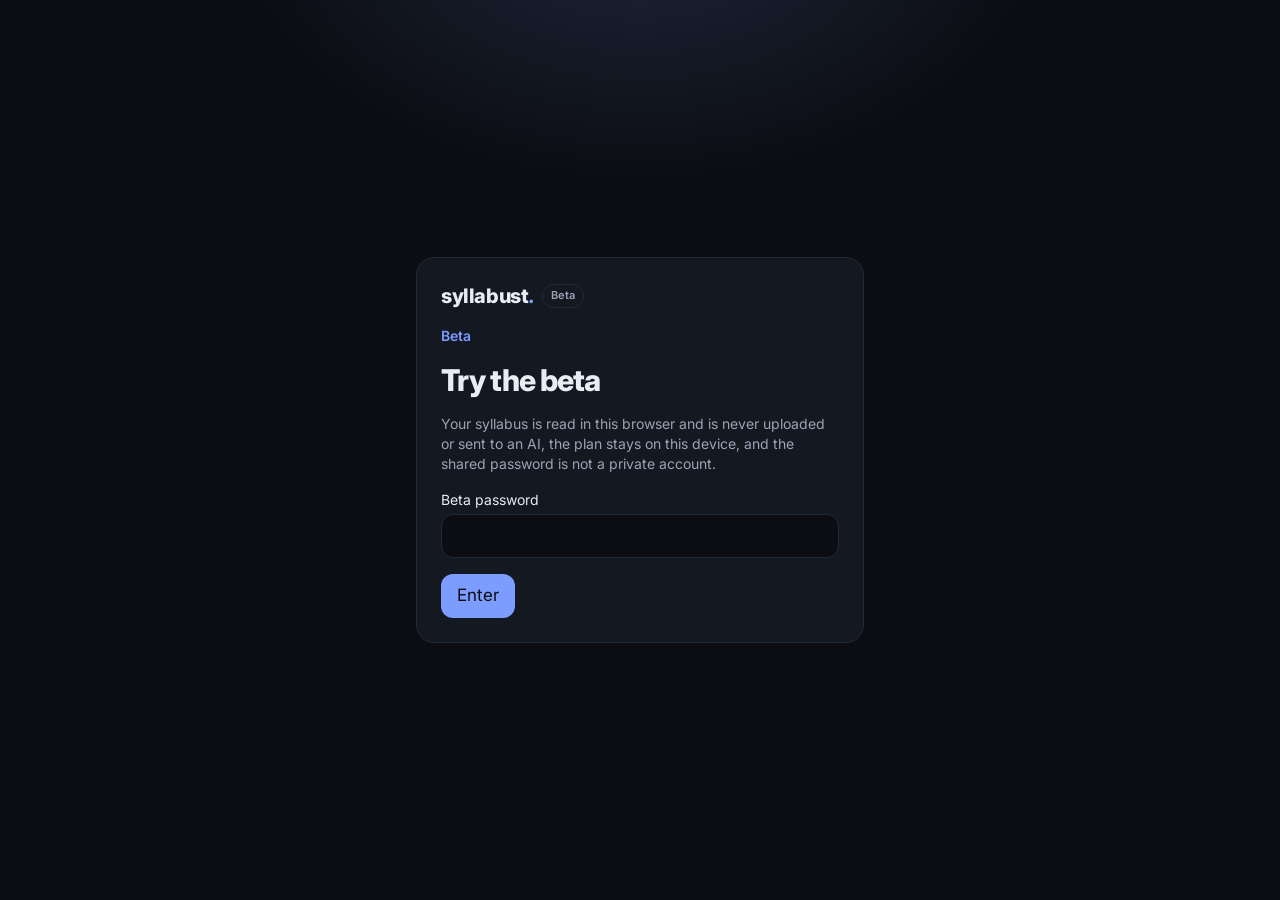
==== index.html @ 686ffa6e "Publish the Syllabust closed beta static site for GitHub Pages. Co-authored-by: harrison <dharrisons" ====
<!DOCTYPE html><!--3p3TOF_spomkf5GnfITdK--><html lang="en"><head><meta charSet="utf-8"/><meta name="viewport" content="width=device-width, initial-scale=1"/><link rel="stylesheet" href="/_next/static/css/a7d17fdd803b7502.css" data-precedence="next"/><link rel="preload" as="script" fetchPriority="low" href="/_next/static/chunks/webpack-6605fc8e4b605589.js"/><script src="/_next/static/chunks/4bd1b696-c023c6e3521b1417.js" async=""></script><script src="/_next/static/chunks/255-0e5ac6cd71b0e266.js" async=""></script><script src="/_next/static/chunks/main-app-c542208b38217857.js" async=""></script><script src="/_next/static/chunks/909-d71f32b4d3955097.js" async=""></script><script src="/_next/static/chunks/619-ba102abea3e3d0e4.js" async=""></script><script src="/_next/static/chunks/app/layout-72de3bd70be0d8cb.js" async=""></script><script src="/_next/static/chunks/382-ffe09037b978dadf.js" async=""></script><script src="/_next/static/chunks/app/page-4fd025b5a5038bbe.js" async=""></script><meta name="theme-color" content="#0b0d12"/><title>Syllabust</title><meta name="description" content="Your syllabus, without the overwhelm. Deadlines, study blocks, and office hours in one calm calendar."/><meta name="application-name" content="Syllabust"/><link rel="manifest" href="/manifest.webmanifest"/><meta name="robots" content="noindex, nofollow"/><meta name="mobile-web-app-capable" content="yes"/><meta name="apple-mobile-web-app-title" content="Syllabust"/><meta name="apple-mobile-web-app-status-bar-style" content="black-translucent"/><link rel="icon" href="/favicon.svg"/><link rel="apple-touch-icon" href="/icon-192.png"/><script src="/_next/static/chunks/polyfills-42372ed130431b0a.js" noModule=""></script></head><body class="antialiased"><div hidden=""><!--$--><!--/$--></div><div class="wrap py-16 text-muted">Loading…</div><script src="/_next/static/chunks/webpack-6605fc8e4b605589.js" id="_R_" async=""></script><script>(self.__next_f=self.__next_f||[]).push([0])</script><script>self.__next_f.push([1,"1:\"$Sreact.fragment\"\n2:I[7908,[\"909\",\"static/chunks/909-d71f32b4d3955097.js\",\"619\",\"static/chunks/619-ba102abea3e3d0e4.js\",\"177\",\"static/chunks/app/layout-72de3bd70be0d8cb.js\"],\"Gate\"]\n3:I[4348,[\"909\",\"static/chunks/909-d71f32b4d3955097.js\",\"619\",\"static/chunks/619-ba102abea3e3d0e4.js\",\"177\",\"static/chunks/app/layout-72de3bd70be0d8cb.js\"],\"Shell\"]\n4:I[9766,[],\"\"]\n5:I[8924,[],\"\"]\n6:I[717,[\"909\",\"static/chunks/909-d71f32b4d3955097.js\",\"619\",\"static/chunks/619-ba102abea3e3d0e4.js\",\"177\",\"static/chunks/app/layout-72de3bd70be0d8cb.js\"],\"ServiceWorker\"]\n7:I[1959,[],\"ClientPageRoot\"]\n8:I[9547,[\"909\",\"static/chunks/909-d71f32b4d3955097.js\",\"619\",\"static/chunks/619-ba102abea3e3d0e4.js\",\"382\",\"static/chunks/382-ffe09037b978dadf.js\",\"974\",\"static/chunks/app/page-4fd025b5a5038bbe.js\"],\"default\"]\nb:I[4431,[],\"OutletBoundary\"]\nd:I[5278,[],\"AsyncMetadataOutlet\"]\nf:I[4431,[],\"ViewportBoundary\"]\n11:I[4431,[],\"MetadataBoundary\"]\n12:\"$Sreact.suspense\"\n14:I[7150,[],\"\"]\n:HL[\"/_next/static/css/a7d17fdd803b7502.css\",\"style\"]\n"])</script><script>self.__next_f.push([1,"0:{\"P\":null,\"b\":\"3p3TOF-spomkf5GnfITdK\",\"p\":\"\",\"c\":[\"\",\"\"],\"i\":false,\"f\":[[[\"\",{\"children\":[\"__PAGE__\",{}]},\"$undefined\",\"$undefined\",true],[\"\",[\"$\",\"$1\",\"c\",{\"children\":[[[\"$\",\"link\",\"0\",{\"rel\":\"stylesheet\",\"href\":\"/_next/static/css/a7d17fdd803b7502.css\",\"precedence\":\"next\",\"crossOrigin\":\"$undefined\",\"nonce\":\"$undefined\"}]],[\"$\",\"html\",null,{\"lang\":\"en\",\"children\":[\"$\",\"body\",null,{\"className\":\"antialiased\",\"children\":[[\"$\",\"$L2\",null,{\"children\":[\"$\",\"$L3\",null,{\"children\":[\"$\",\"$L4\",null,{\"parallelRouterKey\":\"children\",\"error\":\"$undefined\",\"errorStyles\":\"$undefined\",\"errorScripts\":\"$undefined\",\"template\":[\"$\",\"$L5\",null,{}],\"templateStyles\":\"$undefined\",\"templateScripts\":\"$undefined\",\"notFound\":[[[\"$\",\"title\",null,{\"children\":\"404: This page could not be found.\"}],[\"$\",\"div\",null,{\"style\":{\"fontFamily\":\"system-ui,\\\"Segoe UI\\\",Roboto,Helvetica,Arial,sans-serif,\\\"Apple Color Emoji\\\",\\\"Segoe UI Emoji\\\"\",\"height\":\"100vh\",\"textAlign\":\"center\",\"display\":\"flex\",\"flexDirection\":\"column\",\"alignItems\":\"center\",\"justifyContent\":\"center\"},\"children\":[\"$\",\"div\",null,{\"children\":[[\"$\",\"style\",null,{\"dangerouslySetInnerHTML\":{\"__html\":\"body{color:#000;background:#fff;margin:0}.next-error-h1{border-right:1px solid rgba(0,0,0,.3)}@media (prefers-color-scheme:dark){body{color:#fff;background:#000}.next-error-h1{border-right:1px solid rgba(255,255,255,.3)}}\"}}],[\"$\",\"h1\",null,{\"className\":\"next-error-h1\",\"style\":{\"display\":\"inline-block\",\"margin\":\"0 20px 0 0\",\"padding\":\"0 23px 0 0\",\"fontSize\":24,\"fontWeight\":500,\"verticalAlign\":\"top\",\"lineHeight\":\"49px\"},\"children\":404}],[\"$\",\"div\",null,{\"style\":{\"display\":\"inline-block\"},\"children\":[\"$\",\"h2\",null,{\"style\":{\"fontSize\":14,\"fontWeight\":400,\"lineHeight\":\"49px\",\"margin\":0},\"children\":\"This page could not be found.\"}]}]]}]}]],[]],\"forbidden\":\"$undefined\",\"unauthorized\":\"$undefined\"}]}]}],[\"$\",\"$L6\",null,{}]]}]}]]}],{\"children\":[\"__PAGE__\",[\"$\",\"$1\",\"c\",{\"children\":[[\"$\",\"$L7\",null,{\"Component\":\"$8\",\"searchParams\":{},\"params\":{},\"promises\":[\"$@9\",\"$@a\"]}],null,[\"$\",\"$Lb\",null,{\"children\":[\"$Lc\",[\"$\",\"$Ld\",null,{\"promise\":\"$@e\"}]]}]]}],{},null,false]},null,false],[\"$\",\"$1\",\"h\",{\"children\":[null,[[\"$\",\"$Lf\",null,{\"children\":\"$L10\"}],null],[\"$\",\"$L11\",null,{\"children\":[\"$\",\"div\",null,{\"hidden\":true,\"children\":[\"$\",\"$12\",null,{\"fallback\":null,\"children\":\"$L13\"}]}]}]]}],false]],\"m\":\"$undefined\",\"G\":[\"$14\",[]],\"s\":false,\"S\":true}\n"])</script><script>self.__next_f.push([1,"9:{}\na:\"$0:f:0:1:2:children:1:props:children:0:props:params\"\n"])</script><script>self.__next_f.push([1,"10:[[\"$\",\"meta\",\"0\",{\"charSet\":\"utf-8\"}],[\"$\",\"meta\",\"1\",{\"name\":\"viewport\",\"content\":\"width=device-width, initial-scale=1\"}],[\"$\",\"meta\",\"2\",{\"name\":\"theme-color\",\"content\":\"#0b0d12\"}]]\nc:null\n"])</script><script>self.__next_f.push([1,"15:I[622,[],\"IconMark\"]\n"])</script><script>self.__next_f.push([1,"e:{\"metadata\":[[\"$\",\"title\",\"0\",{\"children\":\"Syllabust\"}],[\"$\",\"meta\",\"1\",{\"name\":\"description\",\"content\":\"Your syllabus, without the overwhelm. Deadlines, study blocks, and office hours in one calm calendar.\"}],[\"$\",\"meta\",\"2\",{\"name\":\"application-name\",\"content\":\"Syllabust\"}],[\"$\",\"link\",\"3\",{\"rel\":\"manifest\",\"href\":\"/manifest.webmanifest\",\"crossOrigin\":\"$undefined\"}],[\"$\",\"meta\",\"4\",{\"name\":\"robots\",\"content\":\"noindex, nofollow\"}],[\"$\",\"meta\",\"5\",{\"name\":\"mobile-web-app-capable\",\"content\":\"yes\"}],[\"$\",\"meta\",\"6\",{\"name\":\"apple-mobile-web-app-title\",\"content\":\"Syllabust\"}],[\"$\",\"meta\",\"7\",{\"name\":\"apple-mobile-web-app-status-bar-style\",\"content\":\"black-translucent\"}],[\"$\",\"link\",\"8\",{\"rel\":\"icon\",\"href\":\"/favicon.svg\"}],[\"$\",\"link\",\"9\",{\"rel\":\"apple-touch-icon\",\"href\":\"/icon-192.png\"}],[\"$\",\"$L15\",\"10\",{}]],\"error\":null,\"digest\":\"$undefined\"}\n"])</script><script>self.__next_f.push([1,"13:\"$e:metadata\"\n"])</script></body></html>
---- _next/static/css/a7d17fdd803b7502.css ----
/*! tailwindcss v4.3.5 | MIT License | https://tailwindcss.com */@import "https://fonts.googleapis.com/css2?family=Inter:wght@400;500;600;700;800&display=swap";@layer properties{@supports (((-webkit-hyphens:none)) and (not (margin-trim:block))) or ((-moz-orient:inline) and (not (color:rgb(from red r g b)))){*,::backdrop,:after,:before{--tw-translate-x:0;--tw-translate-y:0;--tw-translate-z:0;--tw-rotate-x:initial;--tw-rotate-y:initial;--tw-rotate-z:initial;--tw-skew-x:initial;--tw-skew-y:initial;--tw-space-y-reverse:0;--tw-border-style:solid;--tw-leading:initial;--tw-font-weight:initial;--tw-tracking:initial;--tw-shadow:0 0 #0000;--tw-shadow-color:initial;--tw-shadow-alpha:100%;--tw-inset-shadow:0 0 #0000;--tw-inset-shadow-color:initial;--tw-inset-shadow-alpha:100%;--tw-ring-color:initial;--tw-ring-shadow:0 0 #0000;--tw-inset-ring-color:initial;--tw-inset-ring-shadow:0 0 #0000;--tw-ring-inset:initial;--tw-ring-offset-width:0px;--tw-ring-offset-color:#fff;--tw-ring-offset-shadow:0 0 #0000;--tw-outline-style:solid;--tw-backdrop-blur:initial;--tw-backdrop-brightness:initial;--tw-backdrop-contrast:initial;--tw-backdrop-grayscale:initial;--tw-backdrop-hue-rotate:initial;--tw-backdrop-invert:initial;--tw-backdrop-opacity:initial;--tw-backdrop-saturate:initial;--tw-backdrop-sepia:initial}}}@layer theme{:host,:root{--font-sans:Inter,system-ui,sans-serif;--font-mono:ui-monospace,SFMono-Regular,Menlo,Monaco,Consolas,"Liberation Mono","Courier New",monospace;--color-red-200:oklch(88.5% .062 18.334);--color-red-300:oklch(80.8% .114 19.571);--color-black:#000;--color-white:#fff;--spacing:.25rem;--container-md:28rem;--container-xl:36rem;--text-xs:.75rem;--text-xs--line-height:calc(1 / .75);--text-sm:.875rem;--text-sm--line-height:calc(1.25 / .875);--text-base:1rem;--text-base--line-height:calc(1.5 / 1);--text-lg:1.125rem;--text-lg--line-height:calc(1.75 / 1.125);--text-xl:1.25rem;--text-xl--line-height:calc(1.75 / 1.25);--text-2xl:1.5rem;--text-2xl--line-height:calc(2 / 1.5);--text-3xl:1.875rem;--text-3xl--line-height:calc(2.25 / 1.875);--font-weight-medium:500;--font-weight-semibold:600;--font-weight-bold:700;--font-weight-extrabold:800;--tracking-tight:-.025em;--tracking-wide:.025em;--leading-tight:1.25;--radius-md:.375rem;--radius-lg:.5rem;--radius-xl:.75rem;--default-transition-duration:.15s;--default-transition-timing-function:cubic-bezier(.4,0,.2,1);--default-font-family:var(--font-sans);--default-mono-font-family:var(--font-mono);--color-bg:#0b0d12;--color-panel:#141821;--color-line:#232a36;--color-foreground:#e8ecf3;--color-muted:#9aa4b5;--color-accent:#7c9cff;--color-accent-hover:#97b0ff;--color-light:#f6f7fb;--color-ink:#111}}@layer base{*,::backdrop,:after,:before{box-sizing:border-box;border:0 solid;margin:0;padding:0}::file-selector-button{box-sizing:border-box;border:0 solid;margin:0;padding:0}:host,html{-webkit-text-size-adjust:100%;tab-size:4;line-height:1.5;font-family:var(--default-font-family,-apple-system,BlinkMacSystemFont,"Segoe UI",Roboto,"Helvetica Neue","Noto Sans",Arial,sans-serif,"Apple Color Emoji","Segoe UI Emoji","Segoe UI Symbol","Noto Color Emoji");font-feature-settings:var(--default-font-feature-settings,normal);font-variation-settings:var(--default-font-variation-settings,normal);-webkit-tap-highlight-color:transparent}hr{height:0;color:inherit;border-top-width:1px}abbr:where([title]){-webkit-text-decoration:underline dotted;text-decoration:underline dotted}h1,h2,h3,h4,h5,h6{font-size:inherit;font-weight:inherit}a{-webkit-text-decoration:inherit;text-decoration:inherit}b,strong{font-weight:bolder}code,kbd,pre,samp{font-family:var(--default-mono-font-family,ui-monospace,SFMono-Regular,Menlo,Monaco,Consolas,"Liberation Mono","Courier New",monospace);font-feature-settings:var(--default-mono-font-feature-settings,normal);font-variation-settings:var(--default-mono-font-variation-settings,normal);font-size:1em}small{font-size:80%}sub,sup{vertical-align:baseline;font-size:75%;line-height:0;position:relative}sub{bottom:-.25em}sup{top:-.5em}table{text-indent:0;border-color:inherit;border-collapse:collapse}:-moz-focusring:where(:not(iframe)){outline:auto}progress{vertical-align:baseline}summary{display:list-item}menu,ol,ul{list-style:none}audio,canvas,embed,iframe,img,object,svg,video{vertical-align:middle;display:block}img,video{max-width:100%;height:auto}button,input,optgroup,select,textarea{font:inherit;font-feature-settings:inherit;font-variation-settings:inherit;letter-spacing:inherit;color:inherit;opacity:1;background-color:#0000;border-radius:0}::file-selector-button{font:inherit;font-feature-settings:inherit;font-variation-settings:inherit;letter-spacing:inherit;color:inherit;opacity:1;background-color:#0000;border-radius:0}:where(select:is([multiple],[size])) optgroup{font-weight:bolder}:where(select:is([multiple],[size])) optgroup option{padding-inline-start:20px}::file-selector-button{margin-inline-end:4px}::placeholder{opacity:1}@supports (not ((-webkit-appearance:-apple-pay-button))) or (contain-intrinsic-size:1px){::placeholder{color:currentColor}@supports (color:color-mix(in lab,red,red)){::placeholder{color:color-mix(in oklab,currentcolor 50%,transparent)}}}textarea{resize:vertical}::-webkit-search-decoration{-webkit-appearance:none}::-webkit-date-and-time-value{min-height:1lh;text-align:inherit}::-webkit-datetime-edit{display:inline-flex}::-webkit-datetime-edit-fields-wrapper{padding:0}::-webkit-datetime-edit,::-webkit-datetime-edit-year-field{padding-block:0}::-webkit-datetime-edit-day-field,::-webkit-datetime-edit-month-field{padding-block:0}::-webkit-datetime-edit-hour-field,::-webkit-datetime-edit-minute-field{padding-block:0}::-webkit-datetime-edit-millisecond-field,::-webkit-datetime-edit-second-field{padding-block:0}::-webkit-datetime-edit-meridiem-field{padding-block:0}::-webkit-calendar-picker-indicator{line-height:1}:-moz-ui-invalid{box-shadow:none}button,input:where([type=button],[type=reset],[type=submit]){appearance:button}::file-selector-button{appearance:button}::-webkit-inner-spin-button,::-webkit-outer-spin-button{height:auto}[hidden]:where(:not([hidden=until-found])){display:none!important}body>*{z-index:1;position:relative}a{color:inherit}}@layer components;@layer utilities{.pointer-events-none{pointer-events:none}.sr-only{clip-path:inset(50%);white-space:nowrap;border-width:0;width:1px;height:1px;margin:-1px;padding:0;overflow:hidden}.absolute,.sr-only{position:absolute}.fixed{position:fixed}.relative{position:relative}.inset-0{inset:0}.inset-x-0{inset-inline:0}.inset-x-1{inset-inline:var(--spacing)}.top-1\/2{top:50%}.bottom-0{bottom:0}.left-1\/2{left:50%}.z-30{z-index:30}.z-40{z-index:40}.z-50{z-index:50}.mx-auto{margin-inline:auto}.mt-1{margin-top:var(--spacing)}.mt-2{margin-top:calc(var(--spacing) * 2)}.mt-3{margin-top:calc(var(--spacing) * 3)}.mt-4{margin-top:calc(var(--spacing) * 4)}.mt-5{margin-top:calc(var(--spacing) * 5)}.mt-8{margin-top:calc(var(--spacing) * 8)}.mt-14{margin-top:calc(var(--spacing) * 14)}.mb-1{margin-bottom:var(--spacing)}.mb-1\.5{margin-bottom:calc(var(--spacing) * 1.5)}.mb-3{margin-bottom:calc(var(--spacing) * 3)}.mb-6{margin-bottom:calc(var(--spacing) * 6)}.ml-auto{margin-left:auto}.block{display:block}.contents{display:contents}.flex{display:flex}.grid{display:grid}.hidden{display:none}.inline-block{display:inline-block}.inline-flex{display:inline-flex}.table{display:table}.h-1\.5{height:calc(var(--spacing) * 1.5)}.h-2\.5{height:calc(var(--spacing) * 2.5)}.h-5{height:calc(var(--spacing) * 5)}.h-6{height:calc(var(--spacing) * 6)}.h-9{height:calc(var(--spacing) * 9)}.h-10{height:calc(var(--spacing) * 10)}.h-11{height:calc(var(--spacing) * 11)}.h-12{height:calc(var(--spacing) * 12)}.h-64{height:calc(var(--spacing) * 64)}.min-h-16{min-height:calc(var(--spacing) * 16)}.min-h-28{min-height:calc(var(--spacing) * 28)}.min-h-screen{min-height:100vh}.w-1\.5{width:calc(var(--spacing) * 1.5)}.w-2\.5{width:calc(var(--spacing) * 2.5)}.w-5{width:calc(var(--spacing) * 5)}.w-10{width:calc(var(--spacing) * 10)}.w-11{width:calc(var(--spacing) * 11)}.w-\[min\(520px\,calc\(100\%-32px\)\)\]{width:min(520px,100% - 32px)}.w-full{width:100%}.max-w-\[620px\]{max-width:620px}.max-w-\[820px\]{max-width:820px}.max-w-md{max-width:var(--container-md)}.max-w-xl{max-width:var(--container-xl)}.min-w-0{min-width:0}.min-w-36{min-width:calc(var(--spacing) * 36)}.min-w-\[140px\]{min-width:140px}.min-w-\[150px\]{min-width:150px}.flex-1{flex:1}.shrink-0{flex-shrink:0}.-translate-x-1\/2{--tw-translate-x:calc(calc(1 / 2 * 100%) * -1)}.-translate-x-1\/2,.translate-x-0\.5{translate:var(--tw-translate-x) var(--tw-translate-y)}.translate-x-0\.5{--tw-translate-x:calc(var(--spacing) * .5)}.-translate-y-1\/2{--tw-translate-y:calc(calc(1 / 2 * 100%) * -1);translate:var(--tw-translate-x) var(--tw-translate-y)}.transform{transform:var(--tw-rotate-x, ) var(--tw-rotate-y, ) var(--tw-rotate-z, ) var(--tw-skew-x, ) var(--tw-skew-y, )}.cursor-pointer{cursor:pointer}.list-disc{list-style-type:disc}.grid-cols-2{grid-template-columns:repeat(2,minmax(0,1fr))}.grid-cols-4{grid-template-columns:repeat(4,minmax(0,1fr))}.grid-cols-7{grid-template-columns:repeat(7,minmax(0,1fr))}.flex-col{flex-direction:column}.flex-wrap{flex-wrap:wrap}.items-center{align-items:center}.items-end{align-items:flex-end}.items-start{align-items:flex-start}.justify-between{justify-content:space-between}.justify-center{justify-content:center}.gap-1{gap:var(--spacing)}.gap-1\.5{gap:calc(var(--spacing) * 1.5)}.gap-2{gap:calc(var(--spacing) * 2)}.gap-3{gap:calc(var(--spacing) * 3)}.gap-4{gap:calc(var(--spacing) * 4)}.gap-6{gap:calc(var(--spacing) * 6)}:where(.space-y-1>:not(:last-child)){--tw-space-y-reverse:0;margin-block-start:calc(var(--spacing) * var(--tw-space-y-reverse));margin-block-end:calc(var(--spacing) * calc(1 - var(--tw-space-y-reverse)))}:where(.space-y-2>:not(:last-child)){--tw-space-y-reverse:0;margin-block-start:calc(calc(var(--spacing) * 2) * var(--tw-space-y-reverse));margin-block-end:calc(calc(var(--spacing) * 2) * calc(1 - var(--tw-space-y-reverse)))}:where(.space-y-3>:not(:last-child)){--tw-space-y-reverse:0;margin-block-start:calc(calc(var(--spacing) * 3) * var(--tw-space-y-reverse));margin-block-end:calc(calc(var(--spacing) * 3) * calc(1 - var(--tw-space-y-reverse)))}:where(.space-y-4>:not(:last-child)){--tw-space-y-reverse:0;margin-block-start:calc(calc(var(--spacing) * 4) * var(--tw-space-y-reverse));margin-block-end:calc(calc(var(--spacing) * 4) * calc(1 - var(--tw-space-y-reverse)))}:where(.space-y-5>:not(:last-child)){--tw-space-y-reverse:0;margin-block-start:calc(calc(var(--spacing) * 5) * var(--tw-space-y-reverse));margin-block-end:calc(calc(var(--spacing) * 5) * calc(1 - var(--tw-space-y-reverse)))}.truncate{text-overflow:ellipsis;white-space:nowrap}.overflow-hidden,.truncate{overflow:hidden}.overflow-x-auto{overflow-x:auto}.rounded{border-radius:.25rem}.rounded-\[18px\]{border-radius:18px}.rounded-full{border-radius:2147483647px}.rounded-lg{border-radius:var(--radius-lg)}.rounded-md{border-radius:var(--radius-md)}.rounded-xl{border-radius:var(--radius-xl)}.border{border-style:var(--tw-border-style);border-width:1px}.border-t{border-top-style:var(--tw-border-style);border-top-width:1px}.border-dashed{--tw-border-style:dashed;border-style:dashed}.border-accent{border-color:var(--color-accent)}.border-accent\/30{border-color:#7c9cff4d}@supports (color:color-mix(in lab,red,red)){.border-accent\/30{border-color:color-mix(in oklab,var(--color-accent) 30%,transparent)}}.border-accent\/40{border-color:#7c9cff66}@supports (color:color-mix(in lab,red,red)){.border-accent\/40{border-color:color-mix(in oklab,var(--color-accent) 40%,transparent)}}.border-ink{border-color:var(--color-ink)}.border-ink\/15{border-color:#11111126}@supports (color:color-mix(in lab,red,red)){.border-ink\/15{border-color:color-mix(in oklab,var(--color-ink) 15%,transparent)}}.border-ink\/20{border-color:#1113}@supports (color:color-mix(in lab,red,red)){.border-ink\/20{border-color:color-mix(in oklab,var(--color-ink) 20%,transparent)}}.border-line{border-color:var(--color-line)}.border-transparent{border-color:#0000}.bg-accent{background-color:var(--color-accent)}.bg-accent\/10{background-color:#7c9cff1a}@supports (color:color-mix(in lab,red,red)){.bg-accent\/10{background-color:color-mix(in oklab,var(--color-accent) 10%,transparent)}}.bg-bg{background-color:var(--color-bg)}.bg-bg\/40{background-color:#0b0d1266}@supports (color:color-mix(in lab,red,red)){.bg-bg\/40{background-color:color-mix(in oklab,var(--color-bg) 40%,transparent)}}.bg-bg\/50{background-color:#0b0d1280}@supports (color:color-mix(in lab,red,red)){.bg-bg\/50{background-color:color-mix(in oklab,var(--color-bg) 50%,transparent)}}.bg-bg\/95{background-color:#0b0d12f2}@supports (color:color-mix(in lab,red,red)){.bg-bg\/95{background-color:color-mix(in oklab,var(--color-bg) 95%,transparent)}}.bg-black\/60{background-color:#0009}@supports (color:color-mix(in lab,red,red)){.bg-black\/60{background-color:color-mix(in oklab,var(--color-black) 60%,transparent)}}.bg-foreground{background-color:var(--color-foreground)}.bg-ink{background-color:var(--color-ink)}.bg-light{background-color:var(--color-light)}.bg-panel{background-color:var(--color-panel)}.bg-transparent{background-color:#0000}.bg-\[linear-gradient\(135deg\,rgba\(124\,156\,255\,\.12\)\,rgba\(124\,156\,255\,\.03\)\)\]{background-image:linear-gradient(135deg,#7c9cff1f,#7c9cff08)}.bg-\[linear-gradient\(135deg\,rgba\(124\,156\,255\,\.14\)\,rgba\(124\,156\,255\,\.03\)\)\]{background-image:linear-gradient(135deg,#7c9cff24,#7c9cff08)}.p-1{padding:var(--spacing)}.p-2{padding:calc(var(--spacing) * 2)}.p-3{padding:calc(var(--spacing) * 3)}.p-4{padding:calc(var(--spacing) * 4)}.p-5{padding:calc(var(--spacing) * 5)}.p-6{padding:calc(var(--spacing) * 6)}.p-7{padding:calc(var(--spacing) * 7)}.px-1{padding-inline:var(--spacing)}.px-2{padding-inline:calc(var(--spacing) * 2)}.px-3{padding-inline:calc(var(--spacing) * 3)}.px-3\.5{padding-inline:calc(var(--spacing) * 3.5)}.px-4{padding-inline:calc(var(--spacing) * 4)}.px-5{padding-inline:calc(var(--spacing) * 5)}.px-7{padding-inline:calc(var(--spacing) * 7)}.py-0\.5{padding-block:calc(var(--spacing) * .5)}.py-1{padding-block:var(--spacing)}.py-1\.5{padding-block:calc(var(--spacing) * 1.5)}.py-2{padding-block:calc(var(--spacing) * 2)}.py-3{padding-block:calc(var(--spacing) * 3)}.py-10{padding-block:calc(var(--spacing) * 10)}.py-16{padding-block:calc(var(--spacing) * 16)}.py-\[22px\]{padding-block:22px}.pt-3{padding-top:calc(var(--spacing) * 3)}.pt-8{padding-top:calc(var(--spacing) * 8)}.pb-2{padding-bottom:calc(var(--spacing) * 2)}.pb-8{padding-bottom:calc(var(--spacing) * 8)}.pb-10{padding-bottom:calc(var(--spacing) * 10)}.pb-36{padding-bottom:calc(var(--spacing) * 36)}.pb-\[env\(safe-area-inset-bottom\)\]{padding-bottom:env(safe-area-inset-bottom)}.pl-5{padding-left:calc(var(--spacing) * 5)}.text-center{text-align:center}.text-left{text-align:left}.text-2xl{font-size:var(--text-2xl);line-height:var(--tw-leading,var(--text-2xl--line-height))}.text-3xl{font-size:var(--text-3xl);line-height:var(--tw-leading,var(--text-3xl--line-height))}.text-base{font-size:var(--text-base);line-height:var(--tw-leading,var(--text-base--line-height))}.text-lg{font-size:var(--text-lg);line-height:var(--tw-leading,var(--text-lg--line-height))}.text-sm{font-size:var(--text-sm);line-height:var(--tw-leading,var(--text-sm--line-height))}.text-xl{font-size:var(--text-xl);line-height:var(--tw-leading,var(--text-xl--line-height))}.text-xs{font-size:var(--text-xs);line-height:var(--tw-leading,var(--text-xs--line-height))}.text-\[10px\]{font-size:10px}.text-\[11px\]{font-size:11px}.text-\[13px\]{font-size:13px}.text-\[15px\]{font-size:15px}.text-\[19px\]{font-size:19px}.text-\[clamp\(17px\,2\.2vw\,20px\)\]{font-size:clamp(17px,2.2vw,20px)}.text-\[clamp\(40px\,8vw\,72px\)\]{font-size:clamp(40px,8vw,72px)}.leading-\[1\.05\]{--tw-leading:1.05;line-height:1.05}.leading-tight{--tw-leading:var(--leading-tight);line-height:var(--leading-tight)}.font-bold{--tw-font-weight:var(--font-weight-bold);font-weight:var(--font-weight-bold)}.font-extrabold{--tw-font-weight:var(--font-weight-extrabold);font-weight:var(--font-weight-extrabold)}.font-medium{--tw-font-weight:var(--font-weight-medium);font-weight:var(--font-weight-medium)}.font-semibold{--tw-font-weight:var(--font-weight-semibold);font-weight:var(--font-weight-semibold)}.tracking-\[-0\.01em\]{--tw-tracking:-.01em;letter-spacing:-.01em}.tracking-\[-0\.02em\]{--tw-tracking:-.02em;letter-spacing:-.02em}.tracking-\[-0\.03em\]{--tw-tracking:-.03em;letter-spacing:-.03em}.tracking-\[-0\.035em\]{--tw-tracking:-.035em;letter-spacing:-.035em}.tracking-tight{--tw-tracking:var(--tracking-tight);letter-spacing:var(--tracking-tight)}.tracking-wide{--tw-tracking:var(--tracking-wide);letter-spacing:var(--tracking-wide)}.whitespace-nowrap{white-space:nowrap}.text-accent{color:var(--color-accent)}.text-bg{color:var(--color-bg)}.text-foreground{color:var(--color-foreground)}.text-ink{color:var(--color-ink)}.text-ink\/70{color:#111111b3}@supports (color:color-mix(in lab,red,red)){.text-ink\/70{color:color-mix(in oklab,var(--color-ink) 70%,transparent)}}.text-light{color:var(--color-light)}.text-muted{color:var(--color-muted)}.text-red-300{color:var(--color-red-300)}.uppercase{text-transform:uppercase}.antialiased{-webkit-font-smoothing:antialiased;-moz-osx-font-smoothing:grayscale}.opacity-70{opacity:.7}.shadow-\[0_8px_30px_rgba\(124\,156\,255\,\.25\)\]{--tw-shadow:0 8px 30px var(--tw-shadow-color,#7c9cff40)}.shadow-\[0_20px_80px_rgba\(0\,0\,0\,\.45\)\],.shadow-\[0_8px_30px_rgba\(124\,156\,255\,\.25\)\]{box-shadow:var(--tw-inset-shadow),var(--tw-inset-ring-shadow),var(--tw-ring-offset-shadow),var(--tw-ring-shadow),var(--tw-shadow)}.shadow-\[0_20px_80px_rgba\(0\,0\,0\,\.45\)\]{--tw-shadow:0 20px 80px var(--tw-shadow-color,#00000073)}.ring{--tw-ring-shadow:var(--tw-ring-inset, ) 0 0 0 calc(1px + var(--tw-ring-offset-width)) var(--tw-ring-color,currentcolor);box-shadow:var(--tw-inset-shadow),var(--tw-inset-ring-shadow),var(--tw-ring-offset-shadow),var(--tw-ring-shadow),var(--tw-shadow)}.outline{outline-style:var(--tw-outline-style);outline-width:1px}.backdrop-blur{--tw-backdrop-blur:blur(8px);-webkit-backdrop-filter:var(--tw-backdrop-blur, ) var(--tw-backdrop-brightness, ) var(--tw-backdrop-contrast, ) var(--tw-backdrop-grayscale, ) var(--tw-backdrop-hue-rotate, ) var(--tw-backdrop-invert, ) var(--tw-backdrop-opacity, ) var(--tw-backdrop-saturate, ) var(--tw-backdrop-sepia, );backdrop-filter:var(--tw-backdrop-blur, ) var(--tw-backdrop-brightness, ) var(--tw-backdrop-contrast, ) var(--tw-backdrop-grayscale, ) var(--tw-backdrop-hue-rotate, ) var(--tw-backdrop-invert, ) var(--tw-backdrop-opacity, ) var(--tw-backdrop-saturate, ) var(--tw-backdrop-sepia, )}.transition{transition-property:color,background-color,border-color,outline-color,text-decoration-color,fill,stroke,--tw-gradient-from,--tw-gradient-via,--tw-gradient-to,opacity,box-shadow,transform,translate,scale,rotate,filter,-webkit-backdrop-filter,backdrop-filter,display,content-visibility,overlay,pointer-events;transition-timing-function:var(--tw-ease,var(--default-transition-timing-function));transition-duration:var(--tw-duration,var(--default-transition-duration))}.outline-none{--tw-outline-style:none;outline-style:none}.placeholder\:text-muted\/80::placeholder{color:#9aa4b5cc}@supports (color:color-mix(in lab,red,red)){.placeholder\:text-muted\/80::placeholder{color:color-mix(in oklab,var(--color-muted) 80%,transparent)}}@media (hover:hover){.hover\:border-line:hover{border-color:var(--color-line)}.hover\:border-red-300\/40:hover{border-color:#ffa3a366}@supports (color:color-mix(in lab,red,red)){.hover\:border-red-300\/40:hover{border-color:color-mix(in oklab,var(--color-red-300) 40%,transparent)}}.hover\:bg-accent-hover:hover{background-color:var(--color-accent-hover)}.hover\:bg-panel:hover{background-color:var(--color-panel)}.hover\:bg-white:hover{background-color:var(--color-white)}.hover\:text-foreground:hover{color:var(--color-foreground)}.hover\:text-red-200:hover{color:var(--color-red-200)}}.focus-visible\:ring-2:focus-visible{--tw-ring-shadow:var(--tw-ring-inset, ) 0 0 0 calc(2px + var(--tw-ring-offset-width)) var(--tw-ring-color,currentcolor);box-shadow:var(--tw-inset-shadow),var(--tw-inset-ring-shadow),var(--tw-ring-offset-shadow),var(--tw-ring-shadow),var(--tw-shadow)}.focus-visible\:ring-accent\/60:focus-visible{--tw-ring-color:#7c9cff99}@supports (color:color-mix(in lab,red,red)){.focus-visible\:ring-accent\/60:focus-visible{--tw-ring-color:color-mix(in oklab,var(--color-accent) 60%,transparent)}}.focus-visible\:ring-accent\/70:focus-visible{--tw-ring-color:#7c9cffb3}@supports (color:color-mix(in lab,red,red)){.focus-visible\:ring-accent\/70:focus-visible{--tw-ring-color:color-mix(in oklab,var(--color-accent) 70%,transparent)}}.focus-visible\:outline-none:focus-visible{--tw-outline-style:none;outline-style:none}.disabled\:pointer-events-none:disabled{pointer-events:none}.disabled\:opacity-50:disabled{opacity:.5}.data-\[state\=active\]\:bg-panel[data-state=active]{background-color:var(--color-panel)}.data-\[state\=active\]\:text-foreground[data-state=active]{color:var(--color-foreground)}.data-\[state\=checked\]\:translate-x-5[data-state=checked]{--tw-translate-x:calc(var(--spacing) * 5);translate:var(--tw-translate-x) var(--tw-translate-y)}.data-\[state\=checked\]\:bg-accent[data-state=checked]{background-color:var(--color-accent)}.data-\[state\=checked\]\:bg-bg[data-state=checked]{background-color:var(--color-bg)}@media (min-width:40rem){.sm\:block{display:block}.sm\:hidden{display:none}.sm\:inline{display:inline}.sm\:h-auto{height:auto}.sm\:min-h-24{min-height:calc(var(--spacing) * 24)}.sm\:w-auto{width:auto}.sm\:grid-cols-2{grid-template-columns:repeat(2,minmax(0,1fr))}:where(.sm\:space-y-1>:not(:last-child)){--tw-space-y-reverse:0;margin-block-start:calc(var(--spacing) * var(--tw-space-y-reverse));margin-block-end:calc(var(--spacing) * calc(1 - var(--tw-space-y-reverse)))}.sm\:truncate{text-overflow:ellipsis;white-space:nowrap;overflow:hidden}.sm\:rounded{border-radius:.25rem}.sm\:p-1\.5{padding:calc(var(--spacing) * 1.5)}.sm\:px-1{padding-inline:var(--spacing)}.sm\:text-xs{font-size:var(--text-xs);line-height:var(--tw-leading,var(--text-xs--line-height))}.sm\:text-\[11px\]{font-size:11px}.sm\:text-ink{color:var(--color-ink)}}@media (min-width:48rem){.md\:flex{display:flex}.md\:hidden{display:none}.md\:inline-flex{display:inline-flex}.md\:grid-cols-2{grid-template-columns:repeat(2,minmax(0,1fr))}.md\:grid-cols-3{grid-template-columns:repeat(3,minmax(0,1fr))}.md\:p-4{padding:calc(var(--spacing) * 4)}.md\:p-6{padding:calc(var(--spacing) * 6)}.md\:pb-16{padding-bottom:calc(var(--spacing) * 16)}}@media (min-width:64rem){.lg\:grid-cols-\[1\.2fr_\.8fr\]{grid-template-columns:1.2fr .8fr}.lg\:grid-cols-\[1\.4fr_\.8fr\]{grid-template-columns:1.4fr .8fr}}}*{box-sizing:border-box}body,html{min-height:100%}body{color:#e8ecf3;font-family:var(--font-sans);-webkit-font-smoothing:antialiased;background:#0b0d12;margin:0;font-size:17px;line-height:1.6}body:before{content:"";pointer-events:none;z-index:0;background:radial-gradient(600px 400px at 50% -10%,#7c9cff2e,#0000 70%);position:fixed;inset:0}::selection{background:#7c9cff59}button,input,select,textarea{font:inherit}.wrap{max-width:1080px;margin:0 auto;padding-left:22px;padding-right:22px}@property --tw-translate-x{syntax:"*";inherits:false;initial-value:0}@property --tw-translate-y{syntax:"*";inherits:false;initial-value:0}@property --tw-translate-z{syntax:"*";inherits:false;initial-value:0}@property --tw-rotate-x{syntax:"*";inherits:false}@property --tw-rotate-y{syntax:"*";inherits:false}@property --tw-rotate-z{syntax:"*";inherits:false}@property --tw-skew-x{syntax:"*";inherits:false}@property --tw-skew-y{syntax:"*";inherits:false}@property --tw-space-y-reverse{syntax:"*";inherits:false;initial-value:0}@property --tw-border-style{syntax:"*";inherits:false;initial-value:solid}@property --tw-leading{syntax:"*";inherits:false}@property --tw-font-weight{syntax:"*";inherits:false}@property --tw-tracking{syntax:"*";inherits:false}@property --tw-shadow{syntax:"*";inherits:false;initial-value:0 0 #0000}@property --tw-shadow-color{syntax:"*";inherits:false}@property --tw-shadow-alpha{syntax:"<percentage>";inherits:false;initial-value:100%}@property --tw-inset-shadow{syntax:"*";inherits:false;initial-value:0 0 #0000}@property --tw-inset-shadow-color{syntax:"*";inherits:false}@property --tw-inset-shadow-alpha{syntax:"<percentage>";inherits:false;initial-value:100%}@property --tw-ring-color{syntax:"*";inherits:false}@property --tw-ring-shadow{syntax:"*";inherits:false;initial-value:0 0 #0000}@property --tw-inset-ring-color{syntax:"*";inherits:false}@property --tw-inset-ring-shadow{syntax:"*";inherits:false;initial-value:0 0 #0000}@property --tw-ring-inset{syntax:"*";inherits:false}@property --tw-ring-offset-width{syntax:"<length>";inherits:false;initial-value:0}@property --tw-ring-offset-color{syntax:"*";inherits:false;initial-value:#fff}@property --tw-ring-offset-shadow{syntax:"*";inherits:false;initial-value:0 0 #0000}@property --tw-outline-style{syntax:"*";inherits:false;initial-value:solid}@property --tw-backdrop-blur{syntax:"*";inherits:false}@property --tw-backdrop-brightness{syntax:"*";inherits:false}@property --tw-backdrop-contrast{syntax:"*";inherits:false}@property --tw-backdrop-grayscale{syntax:"*";inherits:false}@property --tw-backdrop-hue-rotate{syntax:"*";inherits:false}@property --tw-backdrop-invert{syntax:"*";inherits:false}@property --tw-backdrop-opacity{syntax:"*";inherits:false}@property --tw-backdrop-saturate{syntax:"*";inherits:false}@property --tw-backdrop-sepia{syntax:"*";inherits:false}
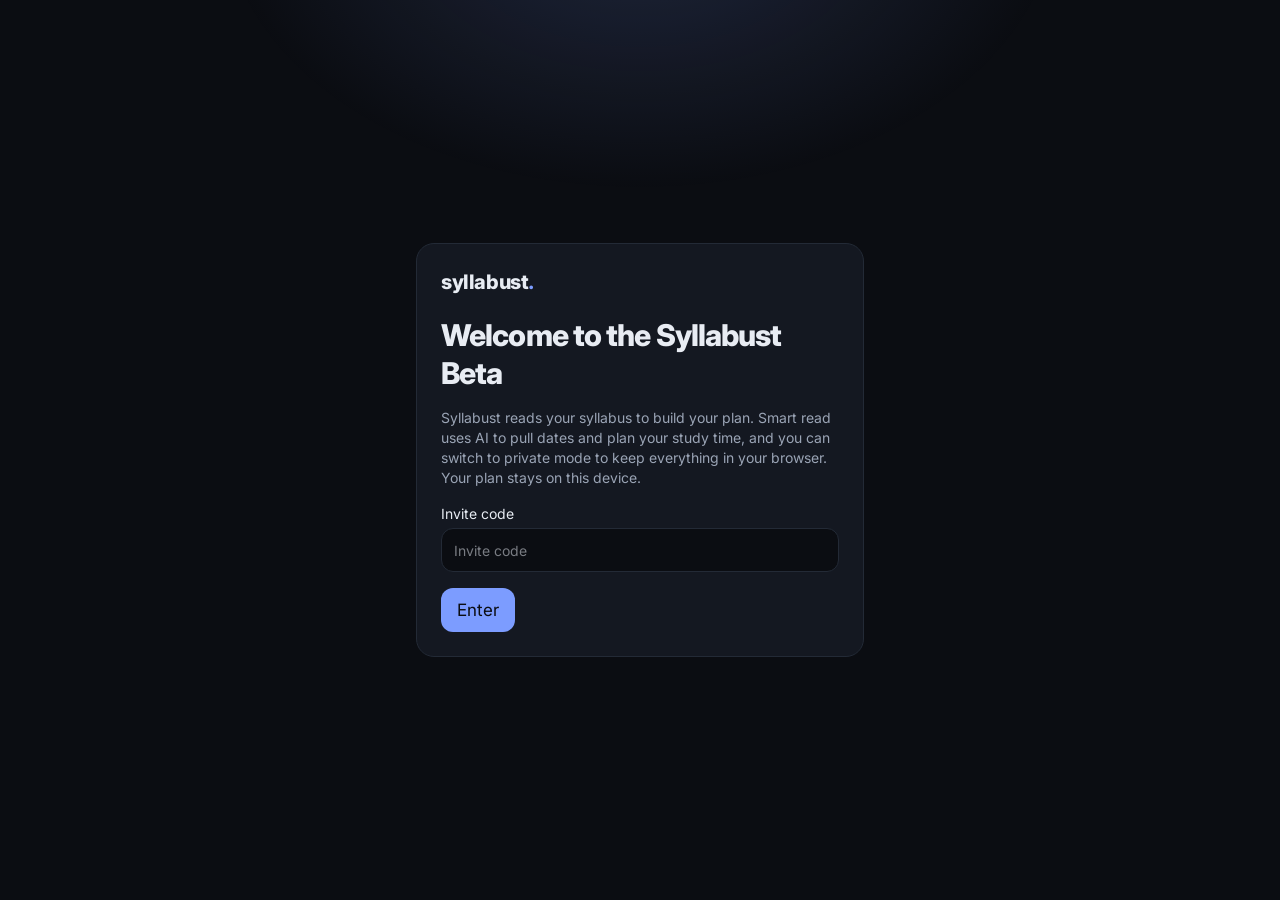
==== commit be84ec41: "Publish the Syllabust Smart read static build to GitHub Pages Co-authored-by: harrison <dharrisonshi" ====
--- a/index.html
+++ b/index.html
@@ -1 +1 @@
-<!DOCTYPE html><!--3p3TOF_spomkf5GnfITdK--><html lang="en"><head><meta charSet="utf-8"/><meta name="viewport" content="width=device-width, initial-scale=1"/><link rel="stylesheet" href="/_next/static/css/a7d17fdd803b7502.css" data-precedence="next"/><link rel="preload" as="script" fetchPriority="low" href="/_next/static/chunks/webpack-6605fc8e4b605589.js"/><script src="/_next/static/chunks/4bd1b696-c023c6e3521b1417.js" async=""></script><script src="/_next/static/chunks/255-0e5ac6cd71b0e266.js" async=""></script><script src="/_next/static/chunks/main-app-c542208b38217857.js" async=""></script><script src="/_next/static/chunks/909-d71f32b4d3955097.js" async=""></script><script src="/_next/static/chunks/619-ba102abea3e3d0e4.js" async=""></script><script src="/_next/static/chunks/app/layout-72de3bd70be0d8cb.js" async=""></script><script src="/_next/static/chunks/382-ffe09037b978dadf.js" async=""></script><script src="/_next/static/chunks/app/page-4fd025b5a5038bbe.js" async=""></script><meta name="theme-color" content="#0b0d12"/><title>Syllabust</title><meta name="description" content="Your syllabus, without the overwhelm. Deadlines, study blocks, and office hours in one calm calendar."/><meta name="application-name" content="Syllabust"/><link rel="manifest" href="/manifest.webmanifest"/><meta name="robots" content="noindex, nofollow"/><meta name="mobile-web-app-capable" content="yes"/><meta name="apple-mobile-web-app-title" content="Syllabust"/><meta name="apple-mobile-web-app-status-bar-style" content="black-translucent"/><link rel="icon" href="/favicon.svg"/><link rel="apple-touch-icon" href="/icon-192.png"/><script src="/_next/static/chunks/polyfills-42372ed130431b0a.js" noModule=""></script></head><body class="antialiased"><div hidden=""><!--$--><!--/$--></div><div class="wrap py-16 text-muted">Loading…</div><script src="/_next/static/chunks/webpack-6605fc8e4b605589.js" id="_R_" async=""></script><script>(self.__next_f=self.__next_f||[]).push([0])</script><script>self.__next_f.push([1,"1:\"$Sreact.fragment\"\n2:I[7908,[\"909\",\"static/chunks/909-d71f32b4d3955097.js\",\"619\",\"static/chunks/619-ba102abea3e3d0e4.js\",\"177\",\"static/chunks/app/layout-72de3bd70be0d8cb.js\"],\"Gate\"]\n3:I[4348,[\"909\",\"static/chunks/909-d71f32b4d3955097.js\",\"619\",\"static/chunks/619-ba102abea3e3d0e4.js\",\"177\",\"static/chunks/app/layout-72de3bd70be0d8cb.js\"],\"Shell\"]\n4:I[9766,[],\"\"]\n5:I[8924,[],\"\"]\n6:I[717,[\"909\",\"static/chunks/909-d71f32b4d3955097.js\",\"619\",\"static/chunks/619-ba102abea3e3d0e4.js\",\"177\",\"static/chunks/app/layout-72de3bd70be0d8cb.js\"],\"ServiceWorker\"]\n7:I[1959,[],\"ClientPageRoot\"]\n8:I[9547,[\"909\",\"static/chunks/909-d71f32b4d3955097.js\",\"619\",\"static/chunks/619-ba102abea3e3d0e4.js\",\"382\",\"static/chunks/382-ffe09037b978dadf.js\",\"974\",\"static/chunks/app/page-4fd025b5a5038bbe.js\"],\"default\"]\nb:I[4431,[],\"OutletBoundary\"]\nd:I[5278,[],\"AsyncMetadataOutlet\"]\nf:I[4431,[],\"ViewportBoundary\"]\n11:I[4431,[],\"MetadataBoundary\"]\n12:\"$Sreact.suspense\"\n14:I[7150,[],\"\"]\n:HL[\"/_next/static/css/a7d17fdd803b7502.css\",\"style\"]\n"])</script><script>self.__next_f.push([1,"0:{\"P\":null,\"b\":\"3p3TOF-spomkf5GnfITdK\",\"p\":\"\",\"c\":[\"\",\"\"],\"i\":false,\"f\":[[[\"\",{\"children\":[\"__PAGE__\",{}]},\"$undefined\",\"$undefined\",true],[\"\",[\"$\",\"$1\",\"c\",{\"children\":[[[\"$\",\"link\",\"0\",{\"rel\":\"stylesheet\",\"href\":\"/_next/static/css/a7d17fdd803b7502.css\",\"precedence\":\"next\",\"crossOrigin\":\"$undefined\",\"nonce\":\"$undefined\"}]],[\"$\",\"html\",null,{\"lang\":\"en\",\"children\":[\"$\",\"body\",null,{\"className\":\"antialiased\",\"children\":[[\"$\",\"$L2\",null,{\"children\":[\"$\",\"$L3\",null,{\"children\":[\"$\",\"$L4\",null,{\"parallelRouterKey\":\"children\",\"error\":\"$undefined\",\"errorStyles\":\"$undefined\",\"errorScripts\":\"$undefined\",\"template\":[\"$\",\"$L5\",null,{}],\"templateStyles\":\"$undefined\",\"templateScripts\":\"$undefined\",\"notFound\":[[[\"$\",\"title\",null,{\"children\":\"404: This page could not be found.\"}],[\"$\",\"div\",null,{\"style\":{\"fontFamily\":\"system-ui,\\\"Segoe UI\\\",Roboto,Helvetica,Arial,sans-serif,\\\"Apple Color Emoji\\\",\\\"Segoe UI Emoji\\\"\",\"height\":\"100vh\",\"textAlign\":\"center\",\"display\":\"flex\",\"flexDirection\":\"column\",\"alignItems\":\"center\",\"justifyContent\":\"center\"},\"children\":[\"$\",\"div\",null,{\"children\":[[\"$\",\"style\",null,{\"dangerouslySetInnerHTML\":{\"__html\":\"body{color:#000;background:#fff;margin:0}.next-error-h1{border-right:1px solid rgba(0,0,0,.3)}@media (prefers-color-scheme:dark){body{color:#fff;background:#000}.next-error-h1{border-right:1px solid rgba(255,255,255,.3)}}\"}}],[\"$\",\"h1\",null,{\"className\":\"next-error-h1\",\"style\":{\"display\":\"inline-block\",\"margin\":\"0 20px 0 0\",\"padding\":\"0 23px 0 0\",\"fontSize\":24,\"fontWeight\":500,\"verticalAlign\":\"top\",\"lineHeight\":\"49px\"},\"children\":404}],[\"$\",\"div\",null,{\"style\":{\"display\":\"inline-block\"},\"children\":[\"$\",\"h2\",null,{\"style\":{\"fontSize\":14,\"fontWeight\":400,\"lineHeight\":\"49px\",\"margin\":0},\"children\":\"This page could not be found.\"}]}]]}]}]],[]],\"forbidden\":\"$undefined\",\"unauthorized\":\"$undefined\"}]}]}],[\"$\",\"$L6\",null,{}]]}]}]]}],{\"children\":[\"__PAGE__\",[\"$\",\"$1\",\"c\",{\"children\":[[\"$\",\"$L7\",null,{\"Component\":\"$8\",\"searchParams\":{},\"params\":{},\"promises\":[\"$@9\",\"$@a\"]}],null,[\"$\",\"$Lb\",null,{\"children\":[\"$Lc\",[\"$\",\"$Ld\",null,{\"promise\":\"$@e\"}]]}]]}],{},null,false]},null,false],[\"$\",\"$1\",\"h\",{\"children\":[null,[[\"$\",\"$Lf\",null,{\"children\":\"$L10\"}],null],[\"$\",\"$L11\",null,{\"children\":[\"$\",\"div\",null,{\"hidden\":true,\"children\":[\"$\",\"$12\",null,{\"fallback\":null,\"children\":\"$L13\"}]}]}]]}],false]],\"m\":\"$undefined\",\"G\":[\"$14\",[]],\"s\":false,\"S\":true}\n"])</script><script>self.__next_f.push([1,"9:{}\na:\"$0:f:0:1:2:children:1:props:children:0:props:params\"\n"])</script><script>self.__next_f.push([1,"10:[[\"$\",\"meta\",\"0\",{\"charSet\":\"utf-8\"}],[\"$\",\"meta\",\"1\",{\"name\":\"viewport\",\"content\":\"width=device-width, initial-scale=1\"}],[\"$\",\"meta\",\"2\",{\"name\":\"theme-color\",\"content\":\"#0b0d12\"}]]\nc:null\n"])</script><script>self.__next_f.push([1,"15:I[622,[],\"IconMark\"]\n"])</script><script>self.__next_f.push([1,"e:{\"metadata\":[[\"$\",\"title\",\"0\",{\"children\":\"Syllabust\"}],[\"$\",\"meta\",\"1\",{\"name\":\"description\",\"content\":\"Your syllabus, without the overwhelm. Deadlines, study blocks, and office hours in one calm calendar.\"}],[\"$\",\"meta\",\"2\",{\"name\":\"application-name\",\"content\":\"Syllabust\"}],[\"$\",\"link\",\"3\",{\"rel\":\"manifest\",\"href\":\"/manifest.webmanifest\",\"crossOrigin\":\"$undefined\"}],[\"$\",\"meta\",\"4\",{\"name\":\"robots\",\"content\":\"noindex, nofollow\"}],[\"$\",\"meta\",\"5\",{\"name\":\"mobile-web-app-capable\",\"content\":\"yes\"}],[\"$\",\"meta\",\"6\",{\"name\":\"apple-mobile-web-app-title\",\"content\":\"Syllabust\"}],[\"$\",\"meta\",\"7\",{\"name\":\"apple-mobile-web-app-status-bar-style\",\"content\":\"black-translucent\"}],[\"$\",\"link\",\"8\",{\"rel\":\"icon\",\"href\":\"/favicon.svg\"}],[\"$\",\"link\",\"9\",{\"rel\":\"apple-touch-icon\",\"href\":\"/icon-192.png\"}],[\"$\",\"$L15\",\"10\",{}]],\"error\":null,\"digest\":\"$undefined\"}\n"])</script><script>self.__next_f.push([1,"13:\"$e:metadata\"\n"])</script></body></html>+<!DOCTYPE html><!--DeQxvPY0yh_BIu_0kjopv--><html lang="en"><head><meta charSet="utf-8"/><meta name="viewport" content="width=device-width, initial-scale=1"/><link rel="stylesheet" href="/_next/static/css/d7d70f8141906984.css" data-precedence="next"/><link rel="preload" as="script" fetchPriority="low" href="/_next/static/chunks/webpack-bc1c229a1328c934.js"/><script src="/_next/static/chunks/4bd1b696-c023c6e3521b1417.js" async=""></script><script src="/_next/static/chunks/255-0e5ac6cd71b0e266.js" async=""></script><script src="/_next/static/chunks/main-app-c542208b38217857.js" async=""></script><script src="/_next/static/chunks/909-d71f32b4d3955097.js" async=""></script><script src="/_next/static/chunks/619-ba102abea3e3d0e4.js" async=""></script><script src="/_next/static/chunks/app/layout-a7829b21568a220d.js" async=""></script><script src="/_next/static/chunks/382-ffe09037b978dadf.js" async=""></script><script src="/_next/static/chunks/app/page-bdc76fcd0d63e636.js" async=""></script><meta name="theme-color" content="#0b0d12"/><title>Syllabust</title><meta name="description" content="Your syllabus, without the overwhelm. Deadlines, study blocks, and office hours in one calm calendar."/><meta name="application-name" content="Syllabust"/><link rel="manifest" href="/manifest.webmanifest"/><meta name="robots" content="noindex, nofollow"/><meta name="mobile-web-app-capable" content="yes"/><meta name="apple-mobile-web-app-title" content="Syllabust"/><meta name="apple-mobile-web-app-status-bar-style" content="black-translucent"/><link rel="icon" href="/favicon.svg"/><link rel="apple-touch-icon" href="/icon-192.png"/><script src="/_next/static/chunks/polyfills-42372ed130431b0a.js" noModule=""></script></head><body class="antialiased"><div hidden=""><!--$--><!--/$--></div><div class="wrap py-16 text-muted">Loading…</div><script src="/_next/static/chunks/webpack-bc1c229a1328c934.js" id="_R_" async=""></script><script>(self.__next_f=self.__next_f||[]).push([0])</script><script>self.__next_f.push([1,"1:\"$Sreact.fragment\"\n2:I[7908,[\"909\",\"static/chunks/909-d71f32b4d3955097.js\",\"619\",\"static/chunks/619-ba102abea3e3d0e4.js\",\"177\",\"static/chunks/app/layout-a7829b21568a220d.js\"],\"Gate\"]\n3:I[1128,[\"909\",\"static/chunks/909-d71f32b4d3955097.js\",\"619\",\"static/chunks/619-ba102abea3e3d0e4.js\",\"177\",\"static/chunks/app/layout-a7829b21568a220d.js\"],\"Shell\"]\n4:I[9766,[],\"\"]\n5:I[8924,[],\"\"]\n6:I[717,[\"909\",\"static/chunks/909-d71f32b4d3955097.js\",\"619\",\"static/chunks/619-ba102abea3e3d0e4.js\",\"177\",\"static/chunks/app/layout-a7829b21568a220d.js\"],\"ServiceWorker\"]\n7:I[1959,[],\"ClientPageRoot\"]\n8:I[9547,[\"909\",\"static/chunks/909-d71f32b4d3955097.js\",\"619\",\"static/chunks/619-ba102abea3e3d0e4.js\",\"382\",\"static/chunks/382-ffe09037b978dadf.js\",\"974\",\"static/chunks/app/page-bdc76fcd0d63e636.js\"],\"default\"]\nb:I[4431,[],\"OutletBoundary\"]\nd:I[5278,[],\"AsyncMetadataOutlet\"]\nf:I[4431,[],\"ViewportBoundary\"]\n11:I[4431,[],\"MetadataBoundary\"]\n12:\"$Sreact.suspense\"\n14:I[7150,[],\"\"]\n:HL[\"/_next/static/css/d7d70f8141906984.css\",\"style\"]\n"])</script><script>self.__next_f.push([1,"0:{\"P\":null,\"b\":\"DeQxvPY0yh-BIu-0kjopv\",\"p\":\"\",\"c\":[\"\",\"\"],\"i\":false,\"f\":[[[\"\",{\"children\":[\"__PAGE__\",{}]},\"$undefined\",\"$undefined\",true],[\"\",[\"$\",\"$1\",\"c\",{\"children\":[[[\"$\",\"link\",\"0\",{\"rel\":\"stylesheet\",\"href\":\"/_next/static/css/d7d70f8141906984.css\",\"precedence\":\"next\",\"crossOrigin\":\"$undefined\",\"nonce\":\"$undefined\"}]],[\"$\",\"html\",null,{\"lang\":\"en\",\"children\":[\"$\",\"body\",null,{\"className\":\"antialiased\",\"children\":[[\"$\",\"$L2\",null,{\"children\":[\"$\",\"$L3\",null,{\"children\":[\"$\",\"$L4\",null,{\"parallelRouterKey\":\"children\",\"error\":\"$undefined\",\"errorStyles\":\"$undefined\",\"errorScripts\":\"$undefined\",\"template\":[\"$\",\"$L5\",null,{}],\"templateStyles\":\"$undefined\",\"templateScripts\":\"$undefined\",\"notFound\":[[[\"$\",\"title\",null,{\"children\":\"404: This page could not be found.\"}],[\"$\",\"div\",null,{\"style\":{\"fontFamily\":\"system-ui,\\\"Segoe UI\\\",Roboto,Helvetica,Arial,sans-serif,\\\"Apple Color Emoji\\\",\\\"Segoe UI Emoji\\\"\",\"height\":\"100vh\",\"textAlign\":\"center\",\"display\":\"flex\",\"flexDirection\":\"column\",\"alignItems\":\"center\",\"justifyContent\":\"center\"},\"children\":[\"$\",\"div\",null,{\"children\":[[\"$\",\"style\",null,{\"dangerouslySetInnerHTML\":{\"__html\":\"body{color:#000;background:#fff;margin:0}.next-error-h1{border-right:1px solid rgba(0,0,0,.3)}@media (prefers-color-scheme:dark){body{color:#fff;background:#000}.next-error-h1{border-right:1px solid rgba(255,255,255,.3)}}\"}}],[\"$\",\"h1\",null,{\"className\":\"next-error-h1\",\"style\":{\"display\":\"inline-block\",\"margin\":\"0 20px 0 0\",\"padding\":\"0 23px 0 0\",\"fontSize\":24,\"fontWeight\":500,\"verticalAlign\":\"top\",\"lineHeight\":\"49px\"},\"children\":404}],[\"$\",\"div\",null,{\"style\":{\"display\":\"inline-block\"},\"children\":[\"$\",\"h2\",null,{\"style\":{\"fontSize\":14,\"fontWeight\":400,\"lineHeight\":\"49px\",\"margin\":0},\"children\":\"This page could not be found.\"}]}]]}]}]],[]],\"forbidden\":\"$undefined\",\"unauthorized\":\"$undefined\"}]}]}],[\"$\",\"$L6\",null,{}]]}]}]]}],{\"children\":[\"__PAGE__\",[\"$\",\"$1\",\"c\",{\"children\":[[\"$\",\"$L7\",null,{\"Component\":\"$8\",\"searchParams\":{},\"params\":{},\"promises\":[\"$@9\",\"$@a\"]}],null,[\"$\",\"$Lb\",null,{\"children\":[\"$Lc\",[\"$\",\"$Ld\",null,{\"promise\":\"$@e\"}]]}]]}],{},null,false]},null,false],[\"$\",\"$1\",\"h\",{\"children\":[null,[[\"$\",\"$Lf\",null,{\"children\":\"$L10\"}],null],[\"$\",\"$L11\",null,{\"children\":[\"$\",\"div\",null,{\"hidden\":true,\"children\":[\"$\",\"$12\",null,{\"fallback\":null,\"children\":\"$L13\"}]}]}]]}],false]],\"m\":\"$undefined\",\"G\":[\"$14\",[]],\"s\":false,\"S\":true}\n"])</script><script>self.__next_f.push([1,"9:{}\na:\"$0:f:0:1:2:children:1:props:children:0:props:params\"\n"])</script><script>self.__next_f.push([1,"10:[[\"$\",\"meta\",\"0\",{\"charSet\":\"utf-8\"}],[\"$\",\"meta\",\"1\",{\"name\":\"viewport\",\"content\":\"width=device-width, initial-scale=1\"}],[\"$\",\"meta\",\"2\",{\"name\":\"theme-color\",\"content\":\"#0b0d12\"}]]\nc:null\n"])</script><script>self.__next_f.push([1,"15:I[622,[],\"IconMark\"]\n"])</script><script>self.__next_f.push([1,"e:{\"metadata\":[[\"$\",\"title\",\"0\",{\"children\":\"Syllabust\"}],[\"$\",\"meta\",\"1\",{\"name\":\"description\",\"content\":\"Your syllabus, without the overwhelm. Deadlines, study blocks, and office hours in one calm calendar.\"}],[\"$\",\"meta\",\"2\",{\"name\":\"application-name\",\"content\":\"Syllabust\"}],[\"$\",\"link\",\"3\",{\"rel\":\"manifest\",\"href\":\"/manifest.webmanifest\",\"crossOrigin\":\"$undefined\"}],[\"$\",\"meta\",\"4\",{\"name\":\"robots\",\"content\":\"noindex, nofollow\"}],[\"$\",\"meta\",\"5\",{\"name\":\"mobile-web-app-capable\",\"content\":\"yes\"}],[\"$\",\"meta\",\"6\",{\"name\":\"apple-mobile-web-app-title\",\"content\":\"Syllabust\"}],[\"$\",\"meta\",\"7\",{\"name\":\"apple-mobile-web-app-status-bar-style\",\"content\":\"black-translucent\"}],[\"$\",\"link\",\"8\",{\"rel\":\"icon\",\"href\":\"/favicon.svg\"}],[\"$\",\"link\",\"9\",{\"rel\":\"apple-touch-icon\",\"href\":\"/icon-192.png\"}],[\"$\",\"$L15\",\"10\",{}]],\"error\":null,\"digest\":\"$undefined\"}\n"])</script><script>self.__next_f.push([1,"13:\"$e:metadata\"\n"])</script></body></html>
--- a/_next/static/css/d7d70f8141906984.css
+++ b/_next/static/css/d7d70f8141906984.css
@@ -0,0 +1 @@
+/*! tailwindcss v4.3.5 | MIT License | https://tailwindcss.com */@import "https://fonts.googleapis.com/css2?family=Inter:wght@400;500;600;700;800&display=swap";@layer properties{@supports (((-webkit-hyphens:none)) and (not (margin-trim:block))) or ((-moz-orient:inline) and (not (color:rgb(from red r g b)))){*,::backdrop,:after,:before{--tw-translate-x:0;--tw-translate-y:0;--tw-translate-z:0;--tw-rotate-x:initial;--tw-rotate-y:initial;--tw-rotate-z:initial;--tw-skew-x:initial;--tw-skew-y:initial;--tw-space-y-reverse:0;--tw-border-style:solid;--tw-leading:initial;--tw-font-weight:initial;--tw-tracking:initial;--tw-shadow:0 0 #0000;--tw-shadow-color:initial;--tw-shadow-alpha:100%;--tw-inset-shadow:0 0 #0000;--tw-inset-shadow-color:initial;--tw-inset-shadow-alpha:100%;--tw-ring-color:initial;--tw-ring-shadow:0 0 #0000;--tw-inset-ring-color:initial;--tw-inset-ring-shadow:0 0 #0000;--tw-ring-inset:initial;--tw-ring-offset-width:0px;--tw-ring-offset-color:#fff;--tw-ring-offset-shadow:0 0 #0000;--tw-outline-style:solid;--tw-backdrop-blur:initial;--tw-backdrop-brightness:initial;--tw-backdrop-contrast:initial;--tw-backdrop-grayscale:initial;--tw-backdrop-hue-rotate:initial;--tw-backdrop-invert:initial;--tw-backdrop-opacity:initial;--tw-backdrop-saturate:initial;--tw-backdrop-sepia:initial}}}@layer theme{:host,:root{--font-sans:Inter,system-ui,sans-serif;--font-mono:ui-monospace,SFMono-Regular,Menlo,Monaco,Consolas,"Liberation Mono","Courier New",monospace;--color-red-200:oklch(88.5% .062 18.334);--color-red-300:oklch(80.8% .114 19.571);--color-black:#000;--color-white:#fff;--spacing:.25rem;--container-md:28rem;--container-xl:36rem;--container-3xl:48rem;--text-xs:.75rem;--text-xs--line-height:calc(1 / .75);--text-sm:.875rem;--text-sm--line-height:calc(1.25 / .875);--text-base:1rem;--text-base--line-height:calc(1.5 / 1);--text-lg:1.125rem;--text-lg--line-height:calc(1.75 / 1.125);--text-xl:1.25rem;--text-xl--line-height:calc(1.75 / 1.25);--text-2xl:1.5rem;--text-2xl--line-height:calc(2 / 1.5);--text-3xl:1.875rem;--text-3xl--line-height:calc(2.25 / 1.875);--font-weight-medium:500;--font-weight-semibold:600;--font-weight-bold:700;--font-weight-extrabold:800;--tracking-tight:-.025em;--tracking-wide:.025em;--leading-tight:1.25;--radius-md:.375rem;--radius-lg:.5rem;--radius-xl:.75rem;--default-transition-duration:.15s;--default-transition-timing-function:cubic-bezier(.4,0,.2,1);--default-font-family:var(--font-sans);--default-mono-font-family:var(--font-mono);--color-bg:#0b0d12;--color-panel:#141821;--color-line:#232a36;--color-foreground:#e8ecf3;--color-muted:#9aa4b5;--color-accent:#7c9cff;--color-accent-hover:#97b0ff;--color-light:#f6f7fb;--color-ink:#111}}@layer base{*,::backdrop,:after,:before{box-sizing:border-box;border:0 solid;margin:0;padding:0}::file-selector-button{box-sizing:border-box;border:0 solid;margin:0;padding:0}:host,html{-webkit-text-size-adjust:100%;tab-size:4;line-height:1.5;font-family:var(--default-font-family,-apple-system,BlinkMacSystemFont,"Segoe UI",Roboto,"Helvetica Neue","Noto Sans",Arial,sans-serif,"Apple Color Emoji","Segoe UI Emoji","Segoe UI Symbol","Noto Color Emoji");font-feature-settings:var(--default-font-feature-settings,normal);font-variation-settings:var(--default-font-variation-settings,normal);-webkit-tap-highlight-color:transparent}hr{height:0;color:inherit;border-top-width:1px}abbr:where([title]){-webkit-text-decoration:underline dotted;text-decoration:underline dotted}h1,h2,h3,h4,h5,h6{font-size:inherit;font-weight:inherit}a{-webkit-text-decoration:inherit;text-decoration:inherit}b,strong{font-weight:bolder}code,kbd,pre,samp{font-family:var(--default-mono-font-family,ui-monospace,SFMono-Regular,Menlo,Monaco,Consolas,"Liberation Mono","Courier New",monospace);font-feature-settings:var(--default-mono-font-feature-settings,normal);font-variation-settings:var(--default-mono-font-variation-settings,normal);font-size:1em}small{font-size:80%}sub,sup{vertical-align:baseline;font-size:75%;line-height:0;position:relative}sub{bottom:-.25em}sup{top:-.5em}table{text-indent:0;border-color:inherit;border-collapse:collapse}:-moz-focusring:where(:not(iframe)){outline:auto}progress{vertical-align:baseline}summary{display:list-item}menu,ol,ul{list-style:none}audio,canvas,embed,iframe,img,object,svg,video{vertical-align:middle;display:block}img,video{max-width:100%;height:auto}button,input,optgroup,select,textarea{font:inherit;font-feature-settings:inherit;font-variation-settings:inherit;letter-spacing:inherit;color:inherit;opacity:1;background-color:#0000;border-radius:0}::file-selector-button{font:inherit;font-feature-settings:inherit;font-variation-settings:inherit;letter-spacing:inherit;color:inherit;opacity:1;background-color:#0000;border-radius:0}:where(select:is([multiple],[size])) optgroup{font-weight:bolder}:where(select:is([multiple],[size])) optgroup option{padding-inline-start:20px}::file-selector-button{margin-inline-end:4px}::placeholder{opacity:1}@supports (not ((-webkit-appearance:-apple-pay-button))) or (contain-intrinsic-size:1px){::placeholder{color:currentColor}@supports (color:color-mix(in lab,red,red)){::placeholder{color:color-mix(in oklab,currentcolor 50%,transparent)}}}textarea{resize:vertical}::-webkit-search-decoration{-webkit-appearance:none}::-webkit-date-and-time-value{min-height:1lh;text-align:inherit}::-webkit-datetime-edit{display:inline-flex}::-webkit-datetime-edit-fields-wrapper{padding:0}::-webkit-datetime-edit,::-webkit-datetime-edit-year-field{padding-block:0}::-webkit-datetime-edit-day-field,::-webkit-datetime-edit-month-field{padding-block:0}::-webkit-datetime-edit-hour-field,::-webkit-datetime-edit-minute-field{padding-block:0}::-webkit-datetime-edit-millisecond-field,::-webkit-datetime-edit-second-field{padding-block:0}::-webkit-datetime-edit-meridiem-field{padding-block:0}::-webkit-calendar-picker-indicator{line-height:1}:-moz-ui-invalid{box-shadow:none}button,input:where([type=button],[type=reset],[type=submit]){appearance:button}::file-selector-button{appearance:button}::-webkit-inner-spin-button,::-webkit-outer-spin-button{height:auto}[hidden]:where(:not([hidden=until-found])){display:none!important}body>*{z-index:1;position:relative}a{color:inherit}}@layer components;@layer utilities{.pointer-events-none{pointer-events:none}.sr-only{clip-path:inset(50%);white-space:nowrap;border-width:0;width:1px;height:1px;margin:-1px;padding:0;overflow:hidden}.absolute,.sr-only{position:absolute}.fixed{position:fixed}.relative{position:relative}.static{position:static}.inset-0{inset:0}.inset-x-0{inset-inline:0}.inset-x-1{inset-inline:var(--spacing)}.top-1\/2{top:50%}.bottom-0{bottom:0}.left-1\/2{left:50%}.z-30{z-index:30}.z-40{z-index:40}.z-50{z-index:50}.mx-auto{margin-inline:auto}.mt-1{margin-top:var(--spacing)}.mt-2{margin-top:calc(var(--spacing) * 2)}.mt-3{margin-top:calc(var(--spacing) * 3)}.mt-4{margin-top:calc(var(--spacing) * 4)}.mt-5{margin-top:calc(var(--spacing) * 5)}.mt-6{margin-top:calc(var(--spacing) * 6)}.mt-8{margin-top:calc(var(--spacing) * 8)}.mt-14{margin-top:calc(var(--spacing) * 14)}.mb-1{margin-bottom:var(--spacing)}.mb-1\.5{margin-bottom:calc(var(--spacing) * 1.5)}.mb-3{margin-bottom:calc(var(--spacing) * 3)}.mb-5{margin-bottom:calc(var(--spacing) * 5)}.mb-6{margin-bottom:calc(var(--spacing) * 6)}.ml-auto{margin-left:auto}.line-clamp-2{-webkit-line-clamp:2;-webkit-box-orient:vertical;display:-webkit-box;overflow:hidden}.block{display:block}.contents{display:contents}.flex{display:flex}.grid{display:grid}.hidden{display:none}.inline-block{display:inline-block}.inline-flex{display:inline-flex}.table{display:table}.h-1\.5{height:calc(var(--spacing) * 1.5)}.h-2\.5{height:calc(var(--spacing) * 2.5)}.h-5{height:calc(var(--spacing) * 5)}.h-6{height:calc(var(--spacing) * 6)}.h-9{height:calc(var(--spacing) * 9)}.h-10{height:calc(var(--spacing) * 10)}.h-11{height:calc(var(--spacing) * 11)}.h-12{height:calc(var(--spacing) * 12)}.h-64{height:calc(var(--spacing) * 64)}.min-h-16{min-height:calc(var(--spacing) * 16)}.min-h-28{min-height:calc(var(--spacing) * 28)}.min-h-screen{min-height:100vh}.w-1\.5{width:calc(var(--spacing) * 1.5)}.w-2\.5{width:calc(var(--spacing) * 2.5)}.w-5{width:calc(var(--spacing) * 5)}.w-10{width:calc(var(--spacing) * 10)}.w-11{width:calc(var(--spacing) * 11)}.w-\[min\(520px\,calc\(100\%-32px\)\)\]{width:min(520px,100% - 32px)}.w-full{width:100%}.max-w-3xl{max-width:var(--container-3xl)}.max-w-\[620px\]{max-width:620px}.max-w-\[820px\]{max-width:820px}.max-w-md{max-width:var(--container-md)}.max-w-xl{max-width:var(--container-xl)}.min-w-0{min-width:0}.min-w-36{min-width:calc(var(--spacing) * 36)}.min-w-\[140px\]{min-width:140px}.min-w-\[150px\]{min-width:150px}.flex-1{flex:1}.shrink-0{flex-shrink:0}.-translate-x-1\/2{--tw-translate-x:calc(calc(1 / 2 * 100%) * -1)}.-translate-x-1\/2,.translate-x-0\.5{translate:var(--tw-translate-x) var(--tw-translate-y)}.translate-x-0\.5{--tw-translate-x:calc(var(--spacing) * .5)}.-translate-y-1\/2{--tw-translate-y:calc(calc(1 / 2 * 100%) * -1);translate:var(--tw-translate-x) var(--tw-translate-y)}.transform{transform:var(--tw-rotate-x, ) var(--tw-rotate-y, ) var(--tw-rotate-z, ) var(--tw-skew-x, ) var(--tw-skew-y, )}.cursor-pointer{cursor:pointer}.list-disc{list-style-type:disc}.grid-cols-1{grid-template-columns:repeat(1,minmax(0,1fr))}.grid-cols-2{grid-template-columns:repeat(2,minmax(0,1fr))}.grid-cols-5{grid-template-columns:repeat(5,minmax(0,1fr))}.grid-cols-7{grid-template-columns:repeat(7,minmax(0,1fr))}.flex-col{flex-direction:column}.flex-wrap{flex-wrap:wrap}.items-center{align-items:center}.items-end{align-items:flex-end}.items-start{align-items:flex-start}.justify-between{justify-content:space-between}.justify-center{justify-content:center}.gap-1{gap:var(--spacing)}.gap-1\.5{gap:calc(var(--spacing) * 1.5)}.gap-2{gap:calc(var(--spacing) * 2)}.gap-3{gap:calc(var(--spacing) * 3)}.gap-4{gap:calc(var(--spacing) * 4)}.gap-6{gap:calc(var(--spacing) * 6)}:where(.space-y-1>:not(:last-child)){--tw-space-y-reverse:0;margin-block-start:calc(var(--spacing) * var(--tw-space-y-reverse));margin-block-end:calc(var(--spacing) * calc(1 - var(--tw-space-y-reverse)))}:where(.space-y-2>:not(:last-child)){--tw-space-y-reverse:0;margin-block-start:calc(calc(var(--spacing) * 2) * var(--tw-space-y-reverse));margin-block-end:calc(calc(var(--spacing) * 2) * calc(1 - var(--tw-space-y-reverse)))}:where(.space-y-3>:not(:last-child)){--tw-space-y-reverse:0;margin-block-start:calc(calc(var(--spacing) * 3) * var(--tw-space-y-reverse));margin-block-end:calc(calc(var(--spacing) * 3) * calc(1 - var(--tw-space-y-reverse)))}:where(.space-y-4>:not(:last-child)){--tw-space-y-reverse:0;margin-block-start:calc(calc(var(--spacing) * 4) * var(--tw-space-y-reverse));margin-block-end:calc(calc(var(--spacing) * 4) * calc(1 - var(--tw-space-y-reverse)))}:where(.space-y-5>:not(:last-child)){--tw-space-y-reverse:0;margin-block-start:calc(calc(var(--spacing) * 5) * var(--tw-space-y-reverse));margin-block-end:calc(calc(var(--spacing) * 5) * calc(1 - var(--tw-space-y-reverse)))}.gap-x-4{column-gap:calc(var(--spacing) * 4)}.gap-y-2{row-gap:calc(var(--spacing) * 2)}.self-end{align-self:flex-end}.truncate{text-overflow:ellipsis;white-space:nowrap}.overflow-hidden,.truncate{overflow:hidden}.overflow-x-auto{overflow-x:auto}.rounded{border-radius:.25rem}.rounded-\[18px\]{border-radius:18px}.rounded-full{border-radius:2147483647px}.rounded-lg{border-radius:var(--radius-lg)}.rounded-md{border-radius:var(--radius-md)}.rounded-xl{border-radius:var(--radius-xl)}.border{border-style:var(--tw-border-style);border-width:1px}.border-t{border-top-style:var(--tw-border-style);border-top-width:1px}.border-dashed{--tw-border-style:dashed;border-style:dashed}.border-accent{border-color:var(--color-accent)}.border-accent\/30{border-color:#7c9cff4d}@supports (color:color-mix(in lab,red,red)){.border-accent\/30{border-color:color-mix(in oklab,var(--color-accent) 30%,transparent)}}.border-accent\/40{border-color:#7c9cff66}@supports (color:color-mix(in lab,red,red)){.border-accent\/40{border-color:color-mix(in oklab,var(--color-accent) 40%,transparent)}}.border-ink{border-color:var(--color-ink)}.border-ink\/15{border-color:#11111126}@supports (color:color-mix(in lab,red,red)){.border-ink\/15{border-color:color-mix(in oklab,var(--color-ink) 15%,transparent)}}.border-ink\/20{border-color:#1113}@supports (color:color-mix(in lab,red,red)){.border-ink\/20{border-color:color-mix(in oklab,var(--color-ink) 20%,transparent)}}.border-line{border-color:var(--color-line)}.border-transparent{border-color:#0000}.bg-accent{background-color:var(--color-accent)}.bg-accent\/10{background-color:#7c9cff1a}@supports (color:color-mix(in lab,red,red)){.bg-accent\/10{background-color:color-mix(in oklab,var(--color-accent) 10%,transparent)}}.bg-accent\/15{background-color:#7c9cff26}@supports (color:color-mix(in lab,red,red)){.bg-accent\/15{background-color:color-mix(in oklab,var(--color-accent) 15%,transparent)}}.bg-bg{background-color:var(--color-bg)}.bg-bg\/40{background-color:#0b0d1266}@supports (color:color-mix(in lab,red,red)){.bg-bg\/40{background-color:color-mix(in oklab,var(--color-bg) 40%,transparent)}}.bg-bg\/50{background-color:#0b0d1280}@supports (color:color-mix(in lab,red,red)){.bg-bg\/50{background-color:color-mix(in oklab,var(--color-bg) 50%,transparent)}}.bg-bg\/95{background-color:#0b0d12f2}@supports (color:color-mix(in lab,red,red)){.bg-bg\/95{background-color:color-mix(in oklab,var(--color-bg) 95%,transparent)}}.bg-black\/60{background-color:#0009}@supports (color:color-mix(in lab,red,red)){.bg-black\/60{background-color:color-mix(in oklab,var(--color-black) 60%,transparent)}}.bg-foreground{background-color:var(--color-foreground)}.bg-ink{background-color:var(--color-ink)}.bg-light{background-color:var(--color-light)}.bg-panel{background-color:var(--color-panel)}.bg-transparent{background-color:#0000}.bg-\[linear-gradient\(135deg\,rgba\(124\,156\,255\,\.12\)\,rgba\(124\,156\,255\,\.03\)\)\]{background-image:linear-gradient(135deg,#7c9cff1f,#7c9cff08)}.bg-\[linear-gradient\(135deg\,rgba\(124\,156\,255\,\.14\)\,rgba\(124\,156\,255\,\.03\)\)\]{background-image:linear-gradient(135deg,#7c9cff24,#7c9cff08)}.p-1{padding:var(--spacing)}.p-2{padding:calc(var(--spacing) * 2)}.p-3{padding:calc(var(--spacing) * 3)}.p-4{padding:calc(var(--spacing) * 4)}.p-5{padding:calc(var(--spacing) * 5)}.p-6{padding:calc(var(--spacing) * 6)}.p-7{padding:calc(var(--spacing) * 7)}.px-1{padding-inline:var(--spacing)}.px-2{padding-inline:calc(var(--spacing) * 2)}.px-3{padding-inline:calc(var(--spacing) * 3)}.px-3\.5{padding-inline:calc(var(--spacing) * 3.5)}.px-4{padding-inline:calc(var(--spacing) * 4)}.px-5{padding-inline:calc(var(--spacing) * 5)}.px-7{padding-inline:calc(var(--spacing) * 7)}.py-0\.5{padding-block:calc(var(--spacing) * .5)}.py-1{padding-block:var(--spacing)}.py-1\.5{padding-block:calc(var(--spacing) * 1.5)}.py-2{padding-block:calc(var(--spacing) * 2)}.py-3{padding-block:calc(var(--spacing) * 3)}.py-4{padding-block:calc(var(--spacing) * 4)}.py-10{padding-block:calc(var(--spacing) * 10)}.py-16{padding-block:calc(var(--spacing) * 16)}.pt-3{padding-top:calc(var(--spacing) * 3)}.pt-6{padding-top:calc(var(--spacing) * 6)}.pb-2{padding-bottom:calc(var(--spacing) * 2)}.pb-8{padding-bottom:calc(var(--spacing) * 8)}.pb-10{padding-bottom:calc(var(--spacing) * 10)}.pb-36{padding-bottom:calc(var(--spacing) * 36)}.pb-\[env\(safe-area-inset-bottom\)\]{padding-bottom:env(safe-area-inset-bottom)}.pl-5{padding-left:calc(var(--spacing) * 5)}.text-center{text-align:center}.text-left{text-align:left}.text-2xl{font-size:var(--text-2xl);line-height:var(--tw-leading,var(--text-2xl--line-height))}.text-3xl{font-size:var(--text-3xl);line-height:var(--tw-leading,var(--text-3xl--line-height))}.text-base{font-size:var(--text-base);line-height:var(--tw-leading,var(--text-base--line-height))}.text-lg{font-size:var(--text-lg);line-height:var(--tw-leading,var(--text-lg--line-height))}.text-sm{font-size:var(--text-sm);line-height:var(--tw-leading,var(--text-sm--line-height))}.text-xl{font-size:var(--text-xl);line-height:var(--tw-leading,var(--text-xl--line-height))}.text-xs{font-size:var(--text-xs);line-height:var(--tw-leading,var(--text-xs--line-height))}.text-\[1\.75rem\]{font-size:1.75rem}.text-\[10px\]{font-size:10px}.text-\[11px\]{font-size:11px}.text-\[13px\]{font-size:13px}.text-\[15px\]{font-size:15px}.text-\[19px\]{font-size:19px}.text-\[clamp\(17px\,2\.2vw\,20px\)\]{font-size:clamp(17px,2.2vw,20px)}.text-\[clamp\(36px\,8vw\,72px\)\]{font-size:clamp(36px,8vw,72px)}.leading-\[1\.05\]{--tw-leading:1.05;line-height:1.05}.leading-tight{--tw-leading:var(--leading-tight);line-height:var(--leading-tight)}.font-bold{--tw-font-weight:var(--font-weight-bold);font-weight:var(--font-weight-bold)}.font-extrabold{--tw-font-weight:var(--font-weight-extrabold);font-weight:var(--font-weight-extrabold)}.font-medium{--tw-font-weight:var(--font-weight-medium);font-weight:var(--font-weight-medium)}.font-semibold{--tw-font-weight:var(--font-weight-semibold);font-weight:var(--font-weight-semibold)}.tracking-\[-0\.01em\]{--tw-tracking:-.01em;letter-spacing:-.01em}.tracking-\[-0\.02em\]{--tw-tracking:-.02em;letter-spacing:-.02em}.tracking-\[-0\.03em\]{--tw-tracking:-.03em;letter-spacing:-.03em}.tracking-\[-0\.035em\]{--tw-tracking:-.035em;letter-spacing:-.035em}.tracking-tight{--tw-tracking:var(--tracking-tight);letter-spacing:var(--tracking-tight)}.tracking-wide{--tw-tracking:var(--tracking-wide);letter-spacing:var(--tracking-wide)}.break-words{overflow-wrap:break-word}.whitespace-normal{white-space:normal}.whitespace-nowrap{white-space:nowrap}.text-accent{color:var(--color-accent)}.text-bg{color:var(--color-bg)}.text-foreground{color:var(--color-foreground)}.text-ink{color:var(--color-ink)}.text-ink\/70{color:#111111b3}@supports (color:color-mix(in lab,red,red)){.text-ink\/70{color:color-mix(in oklab,var(--color-ink) 70%,transparent)}}.text-light{color:var(--color-light)}.text-muted{color:var(--color-muted)}.text-red-300{color:var(--color-red-300)}.uppercase{text-transform:uppercase}.antialiased{-webkit-font-smoothing:antialiased;-moz-osx-font-smoothing:grayscale}.opacity-70{opacity:.7}.shadow-\[0_8px_30px_rgba\(124\,156\,255\,\.25\)\]{--tw-shadow:0 8px 30px var(--tw-shadow-color,#7c9cff40)}.shadow-\[0_20px_80px_rgba\(0\,0\,0\,\.45\)\],.shadow-\[0_8px_30px_rgba\(124\,156\,255\,\.25\)\]{box-shadow:var(--tw-inset-shadow),var(--tw-inset-ring-shadow),var(--tw-ring-offset-shadow),var(--tw-ring-shadow),var(--tw-shadow)}.shadow-\[0_20px_80px_rgba\(0\,0\,0\,\.45\)\]{--tw-shadow:0 20px 80px var(--tw-shadow-color,#00000073)}.ring{--tw-ring-shadow:var(--tw-ring-inset, ) 0 0 0 calc(1px + var(--tw-ring-offset-width)) var(--tw-ring-color,currentcolor);box-shadow:var(--tw-inset-shadow),var(--tw-inset-ring-shadow),var(--tw-ring-offset-shadow),var(--tw-ring-shadow),var(--tw-shadow)}.outline{outline-style:var(--tw-outline-style);outline-width:1px}.backdrop-blur{--tw-backdrop-blur:blur(8px);-webkit-backdrop-filter:var(--tw-backdrop-blur, ) var(--tw-backdrop-brightness, ) var(--tw-backdrop-contrast, ) var(--tw-backdrop-grayscale, ) var(--tw-backdrop-hue-rotate, ) var(--tw-backdrop-invert, ) var(--tw-backdrop-opacity, ) var(--tw-backdrop-saturate, ) var(--tw-backdrop-sepia, );backdrop-filter:var(--tw-backdrop-blur, ) var(--tw-backdrop-brightness, ) var(--tw-backdrop-contrast, ) var(--tw-backdrop-grayscale, ) var(--tw-backdrop-hue-rotate, ) var(--tw-backdrop-invert, ) var(--tw-backdrop-opacity, ) var(--tw-backdrop-saturate, ) var(--tw-backdrop-sepia, )}.transition{transition-property:color,background-color,border-color,outline-color,text-decoration-color,fill,stroke,--tw-gradient-from,--tw-gradient-via,--tw-gradient-to,opacity,box-shadow,transform,translate,scale,rotate,filter,-webkit-backdrop-filter,backdrop-filter,display,content-visibility,overlay,pointer-events;transition-timing-function:var(--tw-ease,var(--default-transition-timing-function));transition-duration:var(--tw-duration,var(--default-transition-duration))}.outline-none{--tw-outline-style:none;outline-style:none}.placeholder\:text-muted\/80::placeholder{color:#9aa4b5cc}@supports (color:color-mix(in lab,red,red)){.placeholder\:text-muted\/80::placeholder{color:color-mix(in oklab,var(--color-muted) 80%,transparent)}}@media (hover:hover){.hover\:border-line:hover{border-color:var(--color-line)}.hover\:border-red-300\/40:hover{border-color:#ffa3a366}@supports (color:color-mix(in lab,red,red)){.hover\:border-red-300\/40:hover{border-color:color-mix(in oklab,var(--color-red-300) 40%,transparent)}}.hover\:bg-accent-hover:hover{background-color:var(--color-accent-hover)}.hover\:bg-panel:hover{background-color:var(--color-panel)}.hover\:bg-white:hover{background-color:var(--color-white)}.hover\:text-foreground:hover{color:var(--color-foreground)}.hover\:text-red-200:hover{color:var(--color-red-200)}}.focus\:outline-1:focus,.focus\:outline:focus{outline-style:var(--tw-outline-style);outline-width:1px}.focus\:outline-ink:focus{outline-color:var(--color-ink)}.focus-visible\:ring-2:focus-visible{--tw-ring-shadow:var(--tw-ring-inset, ) 0 0 0 calc(2px + var(--tw-ring-offset-width)) var(--tw-ring-color,currentcolor);box-shadow:var(--tw-inset-shadow),var(--tw-inset-ring-shadow),var(--tw-ring-offset-shadow),var(--tw-ring-shadow),var(--tw-shadow)}.focus-visible\:ring-accent\/60:focus-visible{--tw-ring-color:#7c9cff99}@supports (color:color-mix(in lab,red,red)){.focus-visible\:ring-accent\/60:focus-visible{--tw-ring-color:color-mix(in oklab,var(--color-accent) 60%,transparent)}}.focus-visible\:ring-accent\/70:focus-visible{--tw-ring-color:#7c9cffb3}@supports (color:color-mix(in lab,red,red)){.focus-visible\:ring-accent\/70:focus-visible{--tw-ring-color:color-mix(in oklab,var(--color-accent) 70%,transparent)}}.focus-visible\:outline-none:focus-visible{--tw-outline-style:none;outline-style:none}.disabled\:pointer-events-none:disabled{pointer-events:none}.disabled\:opacity-50:disabled{opacity:.5}.data-\[state\=active\]\:bg-panel[data-state=active]{background-color:var(--color-panel)}.data-\[state\=active\]\:text-foreground[data-state=active]{color:var(--color-foreground)}.data-\[state\=checked\]\:translate-x-5[data-state=checked]{--tw-translate-x:calc(var(--spacing) * 5);translate:var(--tw-translate-x) var(--tw-translate-y)}.data-\[state\=checked\]\:bg-accent[data-state=checked]{background-color:var(--color-accent)}.data-\[state\=checked\]\:bg-bg[data-state=checked]{background-color:var(--color-bg)}@media (min-width:40rem){.sm\:block{display:block}.sm\:hidden{display:none}.sm\:inline{display:inline}.sm\:h-auto{height:auto}.sm\:min-h-24{min-height:calc(var(--spacing) * 24)}.sm\:w-auto{width:auto}.sm\:grid-cols-2{grid-template-columns:repeat(2,minmax(0,1fr))}.sm\:grid-cols-3{grid-template-columns:repeat(3,minmax(0,1fr))}.sm\:grid-cols-\[8rem_6rem_1fr\]{grid-template-columns:8rem 6rem 1fr}:where(.sm\:space-y-1>:not(:last-child)){--tw-space-y-reverse:0;margin-block-start:calc(var(--spacing) * var(--tw-space-y-reverse));margin-block-end:calc(var(--spacing) * calc(1 - var(--tw-space-y-reverse)))}.sm\:truncate{text-overflow:ellipsis;white-space:nowrap;overflow:hidden}.sm\:rounded{border-radius:.25rem}.sm\:p-1\.5{padding:calc(var(--spacing) * 1.5)}.sm\:p-6{padding:calc(var(--spacing) * 6)}.sm\:px-1{padding-inline:var(--spacing)}.sm\:py-16{padding-block:calc(var(--spacing) * 16)}.sm\:text-3xl{font-size:var(--text-3xl);line-height:var(--tw-leading,var(--text-3xl--line-height))}.sm\:text-xs{font-size:var(--text-xs);line-height:var(--tw-leading,var(--text-xs--line-height))}.sm\:text-\[11px\]{font-size:11px}.sm\:text-ink{color:var(--color-ink)}}@media (min-width:48rem){.md\:flex{display:flex}.md\:hidden{display:none}.md\:inline-flex{display:inline-flex}.md\:grid-cols-2{grid-template-columns:repeat(2,minmax(0,1fr))}.md\:grid-cols-3{grid-template-columns:repeat(3,minmax(0,1fr))}.md\:p-4{padding:calc(var(--spacing) * 4)}.md\:p-6{padding:calc(var(--spacing) * 6)}.md\:py-\[22px\]{padding-block:22px}.md\:pb-16{padding-bottom:calc(var(--spacing) * 16)}}@media (min-width:64rem){.lg\:grid{display:grid}.lg\:min-w-0{min-width:0}.lg\:grid-cols-7{grid-template-columns:repeat(7,minmax(0,1fr))}.lg\:grid-cols-\[1\.2fr_\.8fr\]{grid-template-columns:1.2fr .8fr}.lg\:grid-cols-\[1\.4fr_\.8fr\]{grid-template-columns:1.4fr .8fr}.lg\:overflow-visible{overflow:visible}}}*{box-sizing:border-box}body,html{min-height:100%}body{color:#e8ecf3;font-family:var(--font-sans);-webkit-font-smoothing:antialiased;background:#0b0d12;margin:0;font-size:17px;line-height:1.6}body:before{content:"";pointer-events:none;z-index:0;background:radial-gradient(600px 400px at 50% -10%,#7c9cff2e,#0000 70%);position:fixed;inset:0}::selection{background:#7c9cff59}button,input,select,textarea{font:inherit}.wrap{max-width:1080px;margin:0 auto;padding-left:22px;padding-right:22px}@property --tw-translate-x{syntax:"*";inherits:false;initial-value:0}@property --tw-translate-y{syntax:"*";inherits:false;initial-value:0}@property --tw-translate-z{syntax:"*";inherits:false;initial-value:0}@property --tw-rotate-x{syntax:"*";inherits:false}@property --tw-rotate-y{syntax:"*";inherits:false}@property --tw-rotate-z{syntax:"*";inherits:false}@property --tw-skew-x{syntax:"*";inherits:false}@property --tw-skew-y{syntax:"*";inherits:false}@property --tw-space-y-reverse{syntax:"*";inherits:false;initial-value:0}@property --tw-border-style{syntax:"*";inherits:false;initial-value:solid}@property --tw-leading{syntax:"*";inherits:false}@property --tw-font-weight{syntax:"*";inherits:false}@property --tw-tracking{syntax:"*";inherits:false}@property --tw-shadow{syntax:"*";inherits:false;initial-value:0 0 #0000}@property --tw-shadow-color{syntax:"*";inherits:false}@property --tw-shadow-alpha{syntax:"<percentage>";inherits:false;initial-value:100%}@property --tw-inset-shadow{syntax:"*";inherits:false;initial-value:0 0 #0000}@property --tw-inset-shadow-color{syntax:"*";inherits:false}@property --tw-inset-shadow-alpha{syntax:"<percentage>";inherits:false;initial-value:100%}@property --tw-ring-color{syntax:"*";inherits:false}@property --tw-ring-shadow{syntax:"*";inherits:false;initial-value:0 0 #0000}@property --tw-inset-ring-color{syntax:"*";inherits:false}@property --tw-inset-ring-shadow{syntax:"*";inherits:false;initial-value:0 0 #0000}@property --tw-ring-inset{syntax:"*";inherits:false}@property --tw-ring-offset-width{syntax:"<length>";inherits:false;initial-value:0}@property --tw-ring-offset-color{syntax:"*";inherits:false;initial-value:#fff}@property --tw-ring-offset-shadow{syntax:"*";inherits:false;initial-value:0 0 #0000}@property --tw-outline-style{syntax:"*";inherits:false;initial-value:solid}@property --tw-backdrop-blur{syntax:"*";inherits:false}@property --tw-backdrop-brightness{syntax:"*";inherits:false}@property --tw-backdrop-contrast{syntax:"*";inherits:false}@property --tw-backdrop-grayscale{syntax:"*";inherits:false}@property --tw-backdrop-hue-rotate{syntax:"*";inherits:false}@property --tw-backdrop-invert{syntax:"*";inherits:false}@property --tw-backdrop-opacity{syntax:"*";inherits:false}@property --tw-backdrop-saturate{syntax:"*";inherits:false}@property --tw-backdrop-sepia{syntax:"*";inherits:false}
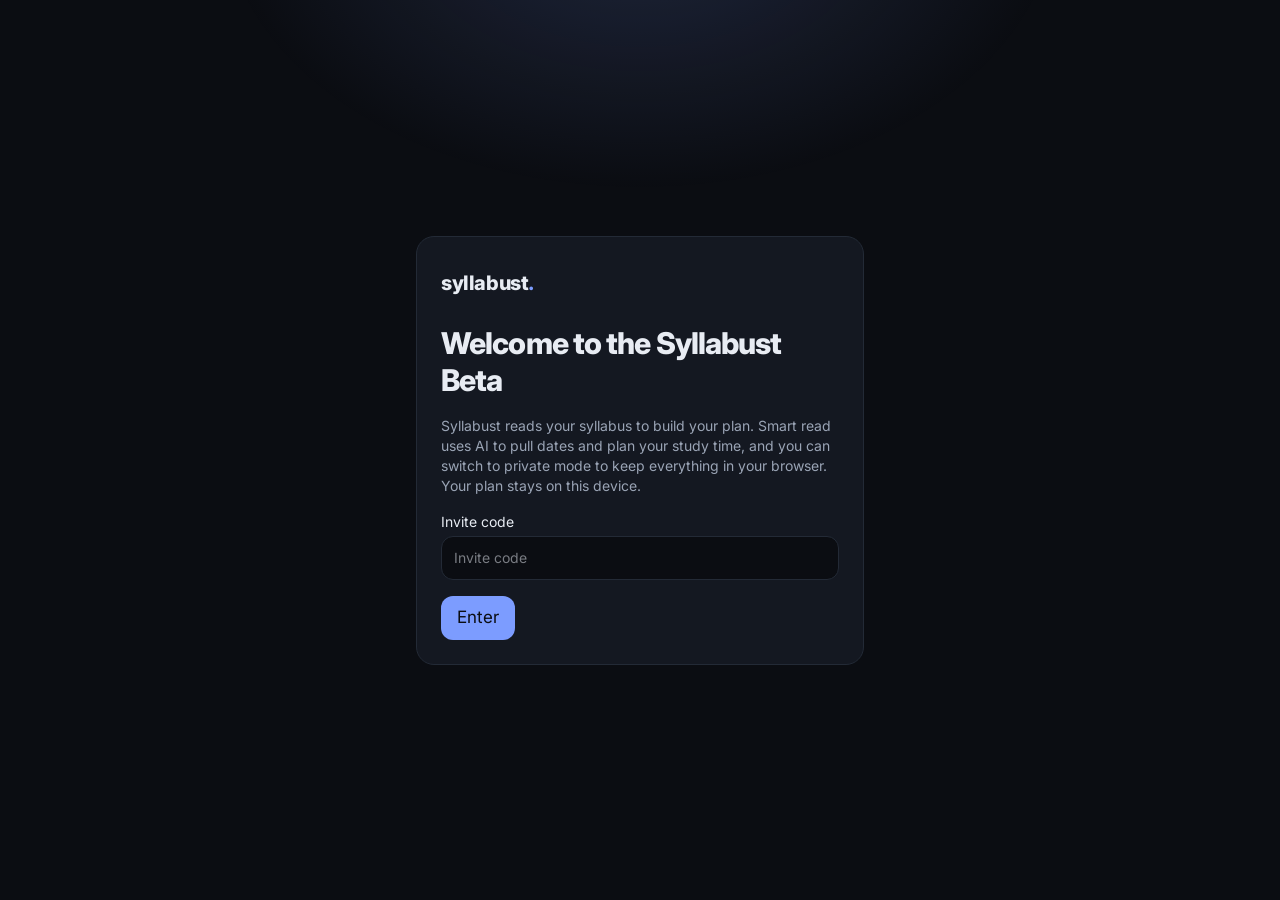
==== commit 92eb2cd9: "Publish Syllabust Q&A static build (source 801c596) Co-authored-by: harrison <dharrisonshin@users.no" ====
--- a/index.html
+++ b/index.html
@@ -1 +1 @@
-<!DOCTYPE html><!--DeQxvPY0yh_BIu_0kjopv--><html lang="en"><head><meta charSet="utf-8"/><meta name="viewport" content="width=device-width, initial-scale=1"/><link rel="stylesheet" href="/_next/static/css/d7d70f8141906984.css" data-precedence="next"/><link rel="preload" as="script" fetchPriority="low" href="/_next/static/chunks/webpack-bc1c229a1328c934.js"/><script src="/_next/static/chunks/4bd1b696-c023c6e3521b1417.js" async=""></script><script src="/_next/static/chunks/255-0e5ac6cd71b0e266.js" async=""></script><script src="/_next/static/chunks/main-app-c542208b38217857.js" async=""></script><script src="/_next/static/chunks/909-d71f32b4d3955097.js" async=""></script><script src="/_next/static/chunks/619-ba102abea3e3d0e4.js" async=""></script><script src="/_next/static/chunks/app/layout-a7829b21568a220d.js" async=""></script><script src="/_next/static/chunks/382-ffe09037b978dadf.js" async=""></script><script src="/_next/static/chunks/app/page-bdc76fcd0d63e636.js" async=""></script><meta name="theme-color" content="#0b0d12"/><title>Syllabust</title><meta name="description" content="Your syllabus, without the overwhelm. Deadlines, study blocks, and office hours in one calm calendar."/><meta name="application-name" content="Syllabust"/><link rel="manifest" href="/manifest.webmanifest"/><meta name="robots" content="noindex, nofollow"/><meta name="mobile-web-app-capable" content="yes"/><meta name="apple-mobile-web-app-title" content="Syllabust"/><meta name="apple-mobile-web-app-status-bar-style" content="black-translucent"/><link rel="icon" href="/favicon.svg"/><link rel="apple-touch-icon" href="/icon-192.png"/><script src="/_next/static/chunks/polyfills-42372ed130431b0a.js" noModule=""></script></head><body class="antialiased"><div hidden=""><!--$--><!--/$--></div><div class="wrap py-16 text-muted">Loading…</div><script src="/_next/static/chunks/webpack-bc1c229a1328c934.js" id="_R_" async=""></script><script>(self.__next_f=self.__next_f||[]).push([0])</script><script>self.__next_f.push([1,"1:\"$Sreact.fragment\"\n2:I[7908,[\"909\",\"static/chunks/909-d71f32b4d3955097.js\",\"619\",\"static/chunks/619-ba102abea3e3d0e4.js\",\"177\",\"static/chunks/app/layout-a7829b21568a220d.js\"],\"Gate\"]\n3:I[1128,[\"909\",\"static/chunks/909-d71f32b4d3955097.js\",\"619\",\"static/chunks/619-ba102abea3e3d0e4.js\",\"177\",\"static/chunks/app/layout-a7829b21568a220d.js\"],\"Shell\"]\n4:I[9766,[],\"\"]\n5:I[8924,[],\"\"]\n6:I[717,[\"909\",\"static/chunks/909-d71f32b4d3955097.js\",\"619\",\"static/chunks/619-ba102abea3e3d0e4.js\",\"177\",\"static/chunks/app/layout-a7829b21568a220d.js\"],\"ServiceWorker\"]\n7:I[1959,[],\"ClientPageRoot\"]\n8:I[9547,[\"909\",\"static/chunks/909-d71f32b4d3955097.js\",\"619\",\"static/chunks/619-ba102abea3e3d0e4.js\",\"382\",\"static/chunks/382-ffe09037b978dadf.js\",\"974\",\"static/chunks/app/page-bdc76fcd0d63e636.js\"],\"default\"]\nb:I[4431,[],\"OutletBoundary\"]\nd:I[5278,[],\"AsyncMetadataOutlet\"]\nf:I[4431,[],\"ViewportBoundary\"]\n11:I[4431,[],\"MetadataBoundary\"]\n12:\"$Sreact.suspense\"\n14:I[7150,[],\"\"]\n:HL[\"/_next/static/css/d7d70f8141906984.css\",\"style\"]\n"])</script><script>self.__next_f.push([1,"0:{\"P\":null,\"b\":\"DeQxvPY0yh-BIu-0kjopv\",\"p\":\"\",\"c\":[\"\",\"\"],\"i\":false,\"f\":[[[\"\",{\"children\":[\"__PAGE__\",{}]},\"$undefined\",\"$undefined\",true],[\"\",[\"$\",\"$1\",\"c\",{\"children\":[[[\"$\",\"link\",\"0\",{\"rel\":\"stylesheet\",\"href\":\"/_next/static/css/d7d70f8141906984.css\",\"precedence\":\"next\",\"crossOrigin\":\"$undefined\",\"nonce\":\"$undefined\"}]],[\"$\",\"html\",null,{\"lang\":\"en\",\"children\":[\"$\",\"body\",null,{\"className\":\"antialiased\",\"children\":[[\"$\",\"$L2\",null,{\"children\":[\"$\",\"$L3\",null,{\"children\":[\"$\",\"$L4\",null,{\"parallelRouterKey\":\"children\",\"error\":\"$undefined\",\"errorStyles\":\"$undefined\",\"errorScripts\":\"$undefined\",\"template\":[\"$\",\"$L5\",null,{}],\"templateStyles\":\"$undefined\",\"templateScripts\":\"$undefined\",\"notFound\":[[[\"$\",\"title\",null,{\"children\":\"404: This page could not be found.\"}],[\"$\",\"div\",null,{\"style\":{\"fontFamily\":\"system-ui,\\\"Segoe UI\\\",Roboto,Helvetica,Arial,sans-serif,\\\"Apple Color Emoji\\\",\\\"Segoe UI Emoji\\\"\",\"height\":\"100vh\",\"textAlign\":\"center\",\"display\":\"flex\",\"flexDirection\":\"column\",\"alignItems\":\"center\",\"justifyContent\":\"center\"},\"children\":[\"$\",\"div\",null,{\"children\":[[\"$\",\"style\",null,{\"dangerouslySetInnerHTML\":{\"__html\":\"body{color:#000;background:#fff;margin:0}.next-error-h1{border-right:1px solid rgba(0,0,0,.3)}@media (prefers-color-scheme:dark){body{color:#fff;background:#000}.next-error-h1{border-right:1px solid rgba(255,255,255,.3)}}\"}}],[\"$\",\"h1\",null,{\"className\":\"next-error-h1\",\"style\":{\"display\":\"inline-block\",\"margin\":\"0 20px 0 0\",\"padding\":\"0 23px 0 0\",\"fontSize\":24,\"fontWeight\":500,\"verticalAlign\":\"top\",\"lineHeight\":\"49px\"},\"children\":404}],[\"$\",\"div\",null,{\"style\":{\"display\":\"inline-block\"},\"children\":[\"$\",\"h2\",null,{\"style\":{\"fontSize\":14,\"fontWeight\":400,\"lineHeight\":\"49px\",\"margin\":0},\"children\":\"This page could not be found.\"}]}]]}]}]],[]],\"forbidden\":\"$undefined\",\"unauthorized\":\"$undefined\"}]}]}],[\"$\",\"$L6\",null,{}]]}]}]]}],{\"children\":[\"__PAGE__\",[\"$\",\"$1\",\"c\",{\"children\":[[\"$\",\"$L7\",null,{\"Component\":\"$8\",\"searchParams\":{},\"params\":{},\"promises\":[\"$@9\",\"$@a\"]}],null,[\"$\",\"$Lb\",null,{\"children\":[\"$Lc\",[\"$\",\"$Ld\",null,{\"promise\":\"$@e\"}]]}]]}],{},null,false]},null,false],[\"$\",\"$1\",\"h\",{\"children\":[null,[[\"$\",\"$Lf\",null,{\"children\":\"$L10\"}],null],[\"$\",\"$L11\",null,{\"children\":[\"$\",\"div\",null,{\"hidden\":true,\"children\":[\"$\",\"$12\",null,{\"fallback\":null,\"children\":\"$L13\"}]}]}]]}],false]],\"m\":\"$undefined\",\"G\":[\"$14\",[]],\"s\":false,\"S\":true}\n"])</script><script>self.__next_f.push([1,"9:{}\na:\"$0:f:0:1:2:children:1:props:children:0:props:params\"\n"])</script><script>self.__next_f.push([1,"10:[[\"$\",\"meta\",\"0\",{\"charSet\":\"utf-8\"}],[\"$\",\"meta\",\"1\",{\"name\":\"viewport\",\"content\":\"width=device-width, initial-scale=1\"}],[\"$\",\"meta\",\"2\",{\"name\":\"theme-color\",\"content\":\"#0b0d12\"}]]\nc:null\n"])</script><script>self.__next_f.push([1,"15:I[622,[],\"IconMark\"]\n"])</script><script>self.__next_f.push([1,"e:{\"metadata\":[[\"$\",\"title\",\"0\",{\"children\":\"Syllabust\"}],[\"$\",\"meta\",\"1\",{\"name\":\"description\",\"content\":\"Your syllabus, without the overwhelm. Deadlines, study blocks, and office hours in one calm calendar.\"}],[\"$\",\"meta\",\"2\",{\"name\":\"application-name\",\"content\":\"Syllabust\"}],[\"$\",\"link\",\"3\",{\"rel\":\"manifest\",\"href\":\"/manifest.webmanifest\",\"crossOrigin\":\"$undefined\"}],[\"$\",\"meta\",\"4\",{\"name\":\"robots\",\"content\":\"noindex, nofollow\"}],[\"$\",\"meta\",\"5\",{\"name\":\"mobile-web-app-capable\",\"content\":\"yes\"}],[\"$\",\"meta\",\"6\",{\"name\":\"apple-mobile-web-app-title\",\"content\":\"Syllabust\"}],[\"$\",\"meta\",\"7\",{\"name\":\"apple-mobile-web-app-status-bar-style\",\"content\":\"black-translucent\"}],[\"$\",\"link\",\"8\",{\"rel\":\"icon\",\"href\":\"/favicon.svg\"}],[\"$\",\"link\",\"9\",{\"rel\":\"apple-touch-icon\",\"href\":\"/icon-192.png\"}],[\"$\",\"$L15\",\"10\",{}]],\"error\":null,\"digest\":\"$undefined\"}\n"])</script><script>self.__next_f.push([1,"13:\"$e:metadata\"\n"])</script></body></html>+<!DOCTYPE html><!--4zHsqgz8bTS0Ngzd2ro1F--><html lang="en"><head><meta charSet="utf-8"/><meta name="viewport" content="width=device-width, initial-scale=1"/><link rel="stylesheet" href="/_next/static/css/cebfe8669914a8cd.css" data-precedence="next"/><link rel="preload" as="script" fetchPriority="low" href="/_next/static/chunks/webpack-54cf0411f3c5d243.js"/><script src="/_next/static/chunks/4bd1b696-c023c6e3521b1417.js" async=""></script><script src="/_next/static/chunks/255-0e5ac6cd71b0e266.js" async=""></script><script src="/_next/static/chunks/main-app-c542208b38217857.js" async=""></script><script src="/_next/static/chunks/909-d71f32b4d3955097.js" async=""></script><script src="/_next/static/chunks/619-ba102abea3e3d0e4.js" async=""></script><script src="/_next/static/chunks/app/layout-76c38756acf3e259.js" async=""></script><script src="/_next/static/chunks/382-ffe09037b978dadf.js" async=""></script><script src="/_next/static/chunks/app/page-bdc76fcd0d63e636.js" async=""></script><meta name="theme-color" content="#0b0d12"/><title>Syllabust</title><meta name="description" content="Your syllabus, without the overwhelm. Deadlines, study blocks, and office hours in one calm calendar."/><meta name="application-name" content="Syllabust"/><link rel="manifest" href="/manifest.webmanifest"/><meta name="robots" content="noindex, nofollow"/><meta name="mobile-web-app-capable" content="yes"/><meta name="apple-mobile-web-app-title" content="Syllabust"/><meta name="apple-mobile-web-app-status-bar-style" content="black-translucent"/><link rel="icon" href="/favicon.svg"/><link rel="apple-touch-icon" href="/icon-192.png"/><script src="/_next/static/chunks/polyfills-42372ed130431b0a.js" noModule=""></script></head><body class="antialiased"><div hidden=""><!--$--><!--/$--></div><div class="wrap py-16 text-muted">Loading…</div><script src="/_next/static/chunks/webpack-54cf0411f3c5d243.js" id="_R_" async=""></script><script>(self.__next_f=self.__next_f||[]).push([0])</script><script>self.__next_f.push([1,"1:\"$Sreact.fragment\"\n2:I[7908,[\"909\",\"static/chunks/909-d71f32b4d3955097.js\",\"619\",\"static/chunks/619-ba102abea3e3d0e4.js\",\"177\",\"static/chunks/app/layout-76c38756acf3e259.js\"],\"Gate\"]\n3:I[755,[\"909\",\"static/chunks/909-d71f32b4d3955097.js\",\"619\",\"static/chunks/619-ba102abea3e3d0e4.js\",\"177\",\"static/chunks/app/layout-76c38756acf3e259.js\"],\"Shell\"]\n4:I[9766,[],\"\"]\n5:I[8924,[],\"\"]\n6:I[717,[\"909\",\"static/chunks/909-d71f32b4d3955097.js\",\"619\",\"static/chunks/619-ba102abea3e3d0e4.js\",\"177\",\"static/chunks/app/layout-76c38756acf3e259.js\"],\"ServiceWorker\"]\n7:I[1959,[],\"ClientPageRoot\"]\n8:I[9547,[\"909\",\"static/chunks/909-d71f32b4d3955097.js\",\"619\",\"static/chunks/619-ba102abea3e3d0e4.js\",\"382\",\"static/chunks/382-ffe09037b978dadf.js\",\"974\",\"static/chunks/app/page-bdc76fcd0d63e636.js\"],\"default\"]\nb:I[4431,[],\"OutletBoundary\"]\nd:I[5278,[],\"AsyncMetadataOutlet\"]\nf:I[4431,[],\"ViewportBoundary\"]\n11:I[4431,[],\"MetadataBoundary\"]\n12:\"$Sreact.suspense\"\n14:I[7150,[],\"\"]\n:HL[\"/_next/static/css/cebfe8669914a8cd.css\",\"style\"]\n"])</script><script>self.__next_f.push([1,"0:{\"P\":null,\"b\":\"4zHsqgz8bTS0Ngzd2ro1F\",\"p\":\"\",\"c\":[\"\",\"\"],\"i\":false,\"f\":[[[\"\",{\"children\":[\"__PAGE__\",{}]},\"$undefined\",\"$undefined\",true],[\"\",[\"$\",\"$1\",\"c\",{\"children\":[[[\"$\",\"link\",\"0\",{\"rel\":\"stylesheet\",\"href\":\"/_next/static/css/cebfe8669914a8cd.css\",\"precedence\":\"next\",\"crossOrigin\":\"$undefined\",\"nonce\":\"$undefined\"}]],[\"$\",\"html\",null,{\"lang\":\"en\",\"children\":[\"$\",\"body\",null,{\"className\":\"antialiased\",\"children\":[[\"$\",\"$L2\",null,{\"children\":[\"$\",\"$L3\",null,{\"children\":[\"$\",\"$L4\",null,{\"parallelRouterKey\":\"children\",\"error\":\"$undefined\",\"errorStyles\":\"$undefined\",\"errorScripts\":\"$undefined\",\"template\":[\"$\",\"$L5\",null,{}],\"templateStyles\":\"$undefined\",\"templateScripts\":\"$undefined\",\"notFound\":[[[\"$\",\"title\",null,{\"children\":\"404: This page could not be found.\"}],[\"$\",\"div\",null,{\"style\":{\"fontFamily\":\"system-ui,\\\"Segoe UI\\\",Roboto,Helvetica,Arial,sans-serif,\\\"Apple Color Emoji\\\",\\\"Segoe UI Emoji\\\"\",\"height\":\"100vh\",\"textAlign\":\"center\",\"display\":\"flex\",\"flexDirection\":\"column\",\"alignItems\":\"center\",\"justifyContent\":\"center\"},\"children\":[\"$\",\"div\",null,{\"children\":[[\"$\",\"style\",null,{\"dangerouslySetInnerHTML\":{\"__html\":\"body{color:#000;background:#fff;margin:0}.next-error-h1{border-right:1px solid rgba(0,0,0,.3)}@media (prefers-color-scheme:dark){body{color:#fff;background:#000}.next-error-h1{border-right:1px solid rgba(255,255,255,.3)}}\"}}],[\"$\",\"h1\",null,{\"className\":\"next-error-h1\",\"style\":{\"display\":\"inline-block\",\"margin\":\"0 20px 0 0\",\"padding\":\"0 23px 0 0\",\"fontSize\":24,\"fontWeight\":500,\"verticalAlign\":\"top\",\"lineHeight\":\"49px\"},\"children\":404}],[\"$\",\"div\",null,{\"style\":{\"display\":\"inline-block\"},\"children\":[\"$\",\"h2\",null,{\"style\":{\"fontSize\":14,\"fontWeight\":400,\"lineHeight\":\"49px\",\"margin\":0},\"children\":\"This page could not be found.\"}]}]]}]}]],[]],\"forbidden\":\"$undefined\",\"unauthorized\":\"$undefined\"}]}]}],[\"$\",\"$L6\",null,{}]]}]}]]}],{\"children\":[\"__PAGE__\",[\"$\",\"$1\",\"c\",{\"children\":[[\"$\",\"$L7\",null,{\"Component\":\"$8\",\"searchParams\":{},\"params\":{},\"promises\":[\"$@9\",\"$@a\"]}],null,[\"$\",\"$Lb\",null,{\"children\":[\"$Lc\",[\"$\",\"$Ld\",null,{\"promise\":\"$@e\"}]]}]]}],{},null,false]},null,false],[\"$\",\"$1\",\"h\",{\"children\":[null,[[\"$\",\"$Lf\",null,{\"children\":\"$L10\"}],null],[\"$\",\"$L11\",null,{\"children\":[\"$\",\"div\",null,{\"hidden\":true,\"children\":[\"$\",\"$12\",null,{\"fallback\":null,\"children\":\"$L13\"}]}]}]]}],false]],\"m\":\"$undefined\",\"G\":[\"$14\",[]],\"s\":false,\"S\":true}\n"])</script><script>self.__next_f.push([1,"9:{}\na:\"$0:f:0:1:2:children:1:props:children:0:props:params\"\n"])</script><script>self.__next_f.push([1,"10:[[\"$\",\"meta\",\"0\",{\"charSet\":\"utf-8\"}],[\"$\",\"meta\",\"1\",{\"name\":\"viewport\",\"content\":\"width=device-width, initial-scale=1\"}],[\"$\",\"meta\",\"2\",{\"name\":\"theme-color\",\"content\":\"#0b0d12\"}]]\nc:null\n"])</script><script>self.__next_f.push([1,"15:I[622,[],\"IconMark\"]\n"])</script><script>self.__next_f.push([1,"e:{\"metadata\":[[\"$\",\"title\",\"0\",{\"children\":\"Syllabust\"}],[\"$\",\"meta\",\"1\",{\"name\":\"description\",\"content\":\"Your syllabus, without the overwhelm. Deadlines, study blocks, and office hours in one calm calendar.\"}],[\"$\",\"meta\",\"2\",{\"name\":\"application-name\",\"content\":\"Syllabust\"}],[\"$\",\"link\",\"3\",{\"rel\":\"manifest\",\"href\":\"/manifest.webmanifest\",\"crossOrigin\":\"$undefined\"}],[\"$\",\"meta\",\"4\",{\"name\":\"robots\",\"content\":\"noindex, nofollow\"}],[\"$\",\"meta\",\"5\",{\"name\":\"mobile-web-app-capable\",\"content\":\"yes\"}],[\"$\",\"meta\",\"6\",{\"name\":\"apple-mobile-web-app-title\",\"content\":\"Syllabust\"}],[\"$\",\"meta\",\"7\",{\"name\":\"apple-mobile-web-app-status-bar-style\",\"content\":\"black-translucent\"}],[\"$\",\"link\",\"8\",{\"rel\":\"icon\",\"href\":\"/favicon.svg\"}],[\"$\",\"link\",\"9\",{\"rel\":\"apple-touch-icon\",\"href\":\"/icon-192.png\"}],[\"$\",\"$L15\",\"10\",{}]],\"error\":null,\"digest\":\"$undefined\"}\n"])</script><script>self.__next_f.push([1,"13:\"$e:metadata\"\n"])</script></body></html>
--- a/_next/static/css/cebfe8669914a8cd.css
+++ b/_next/static/css/cebfe8669914a8cd.css
@@ -0,0 +1 @@
+/*! tailwindcss v4.3.5 | MIT License | https://tailwindcss.com */@import "https://fonts.googleapis.com/css2?family=Inter:wght@400;500;600;700;800&display=swap";@layer properties{@supports (((-webkit-hyphens:none)) and (not (margin-trim:block))) or ((-moz-orient:inline) and (not (color:rgb(from red r g b)))){*,::backdrop,:after,:before{--tw-translate-x:0;--tw-translate-y:0;--tw-translate-z:0;--tw-rotate-x:initial;--tw-rotate-y:initial;--tw-rotate-z:initial;--tw-skew-x:initial;--tw-skew-y:initial;--tw-space-y-reverse:0;--tw-border-style:solid;--tw-leading:initial;--tw-font-weight:initial;--tw-tracking:initial;--tw-shadow:0 0 #0000;--tw-shadow-color:initial;--tw-shadow-alpha:100%;--tw-inset-shadow:0 0 #0000;--tw-inset-shadow-color:initial;--tw-inset-shadow-alpha:100%;--tw-ring-color:initial;--tw-ring-shadow:0 0 #0000;--tw-inset-ring-color:initial;--tw-inset-ring-shadow:0 0 #0000;--tw-ring-inset:initial;--tw-ring-offset-width:0px;--tw-ring-offset-color:#fff;--tw-ring-offset-shadow:0 0 #0000;--tw-outline-style:solid;--tw-backdrop-blur:initial;--tw-backdrop-brightness:initial;--tw-backdrop-contrast:initial;--tw-backdrop-grayscale:initial;--tw-backdrop-hue-rotate:initial;--tw-backdrop-invert:initial;--tw-backdrop-opacity:initial;--tw-backdrop-saturate:initial;--tw-backdrop-sepia:initial}}}@layer theme{:host,:root{--font-sans:Inter,system-ui,sans-serif;--font-mono:ui-monospace,SFMono-Regular,Menlo,Monaco,Consolas,"Liberation Mono","Courier New",monospace;--color-red-200:oklch(88.5% .062 18.334);--color-red-300:oklch(80.8% .114 19.571);--color-black:#000;--color-white:#fff;--spacing:.25rem;--container-md:28rem;--container-xl:36rem;--container-2xl:42rem;--container-3xl:48rem;--text-xs:.75rem;--text-xs--line-height:calc(1 / .75);--text-sm:.875rem;--text-sm--line-height:calc(1.25 / .875);--text-base:1rem;--text-base--line-height:calc(1.5 / 1);--text-lg:1.125rem;--text-lg--line-height:calc(1.75 / 1.125);--text-xl:1.25rem;--text-xl--line-height:calc(1.75 / 1.25);--text-2xl:1.5rem;--text-2xl--line-height:calc(2 / 1.5);--text-3xl:1.875rem;--text-3xl--line-height:calc(2.25 / 1.875);--font-weight-medium:500;--font-weight-semibold:600;--font-weight-bold:700;--font-weight-extrabold:800;--tracking-tight:-.025em;--tracking-wide:.025em;--leading-tight:1.25;--radius-md:.375rem;--radius-lg:.5rem;--radius-xl:.75rem;--radius-2xl:1rem;--default-transition-duration:.15s;--default-transition-timing-function:cubic-bezier(.4,0,.2,1);--default-font-family:var(--font-sans);--default-mono-font-family:var(--font-mono);--color-bg:#0b0d12;--color-panel:#141821;--color-line:#232a36;--color-foreground:#e8ecf3;--color-muted:#9aa4b5;--color-accent:#7c9cff;--color-accent-hover:#97b0ff;--color-light:#f6f7fb;--color-ink:#111}}@layer base{*,::backdrop,:after,:before{box-sizing:border-box;border:0 solid;margin:0;padding:0}::file-selector-button{box-sizing:border-box;border:0 solid;margin:0;padding:0}:host,html{-webkit-text-size-adjust:100%;tab-size:4;line-height:1.5;font-family:var(--default-font-family,-apple-system,BlinkMacSystemFont,"Segoe UI",Roboto,"Helvetica Neue","Noto Sans",Arial,sans-serif,"Apple Color Emoji","Segoe UI Emoji","Segoe UI Symbol","Noto Color Emoji");font-feature-settings:var(--default-font-feature-settings,normal);font-variation-settings:var(--default-font-variation-settings,normal);-webkit-tap-highlight-color:transparent}hr{height:0;color:inherit;border-top-width:1px}abbr:where([title]){-webkit-text-decoration:underline dotted;text-decoration:underline dotted}h1,h2,h3,h4,h5,h6{font-size:inherit;font-weight:inherit}a{-webkit-text-decoration:inherit;text-decoration:inherit}b,strong{font-weight:bolder}code,kbd,pre,samp{font-family:var(--default-mono-font-family,ui-monospace,SFMono-Regular,Menlo,Monaco,Consolas,"Liberation Mono","Courier New",monospace);font-feature-settings:var(--default-mono-font-feature-settings,normal);font-variation-settings:var(--default-mono-font-variation-settings,normal);font-size:1em}small{font-size:80%}sub,sup{vertical-align:baseline;font-size:75%;line-height:0;position:relative}sub{bottom:-.25em}sup{top:-.5em}table{text-indent:0;border-color:inherit;border-collapse:collapse}:-moz-focusring:where(:not(iframe)){outline:auto}progress{vertical-align:baseline}summary{display:list-item}menu,ol,ul{list-style:none}audio,canvas,embed,iframe,img,object,svg,video{vertical-align:middle;display:block}img,video{max-width:100%;height:auto}button,input,optgroup,select,textarea{font:inherit;font-feature-settings:inherit;font-variation-settings:inherit;letter-spacing:inherit;color:inherit;opacity:1;background-color:#0000;border-radius:0}::file-selector-button{font:inherit;font-feature-settings:inherit;font-variation-settings:inherit;letter-spacing:inherit;color:inherit;opacity:1;background-color:#0000;border-radius:0}:where(select:is([multiple],[size])) optgroup{font-weight:bolder}:where(select:is([multiple],[size])) optgroup option{padding-inline-start:20px}::file-selector-button{margin-inline-end:4px}::placeholder{opacity:1}@supports (not ((-webkit-appearance:-apple-pay-button))) or (contain-intrinsic-size:1px){::placeholder{color:currentColor}@supports (color:color-mix(in lab,red,red)){::placeholder{color:color-mix(in oklab,currentcolor 50%,transparent)}}}textarea{resize:vertical}::-webkit-search-decoration{-webkit-appearance:none}::-webkit-date-and-time-value{min-height:1lh;text-align:inherit}::-webkit-datetime-edit{display:inline-flex}::-webkit-datetime-edit-fields-wrapper{padding:0}::-webkit-datetime-edit,::-webkit-datetime-edit-year-field{padding-block:0}::-webkit-datetime-edit-day-field,::-webkit-datetime-edit-month-field{padding-block:0}::-webkit-datetime-edit-hour-field,::-webkit-datetime-edit-minute-field{padding-block:0}::-webkit-datetime-edit-millisecond-field,::-webkit-datetime-edit-second-field{padding-block:0}::-webkit-datetime-edit-meridiem-field{padding-block:0}::-webkit-calendar-picker-indicator{line-height:1}:-moz-ui-invalid{box-shadow:none}button,input:where([type=button],[type=reset],[type=submit]){appearance:button}::file-selector-button{appearance:button}::-webkit-inner-spin-button,::-webkit-outer-spin-button{height:auto}[hidden]:where(:not([hidden=until-found])){display:none!important}body>*{z-index:1;position:relative}a{color:inherit}}@layer components;@layer utilities{.pointer-events-none{pointer-events:none}.sr-only{clip-path:inset(50%);white-space:nowrap;border-width:0;width:1px;height:1px;margin:-1px;padding:0;overflow:hidden}.absolute,.sr-only{position:absolute}.fixed{position:fixed}.relative{position:relative}.static{position:static}.inset-0{inset:0}.inset-x-0{inset-inline:0}.inset-x-1{inset-inline:var(--spacing)}.top-1\/2{top:50%}.bottom-0{bottom:0}.left-1\/2{left:50%}.z-30{z-index:30}.z-40{z-index:40}.z-50{z-index:50}.mx-auto{margin-inline:auto}.mt-1{margin-top:var(--spacing)}.mt-2{margin-top:calc(var(--spacing) * 2)}.mt-3{margin-top:calc(var(--spacing) * 3)}.mt-4{margin-top:calc(var(--spacing) * 4)}.mt-5{margin-top:calc(var(--spacing) * 5)}.mt-6{margin-top:calc(var(--spacing) * 6)}.mt-8{margin-top:calc(var(--spacing) * 8)}.mt-14{margin-top:calc(var(--spacing) * 14)}.mr-8{margin-right:calc(var(--spacing) * 8)}.mb-1{margin-bottom:var(--spacing)}.mb-1\.5{margin-bottom:calc(var(--spacing) * 1.5)}.mb-3{margin-bottom:calc(var(--spacing) * 3)}.mb-5{margin-bottom:calc(var(--spacing) * 5)}.mb-6{margin-bottom:calc(var(--spacing) * 6)}.ml-8{margin-left:calc(var(--spacing) * 8)}.ml-auto{margin-left:auto}.line-clamp-2{-webkit-line-clamp:2;-webkit-box-orient:vertical;display:-webkit-box;overflow:hidden}.block{display:block}.contents{display:contents}.flex{display:flex}.grid{display:grid}.hidden{display:none}.inline-block{display:inline-block}.inline-flex{display:inline-flex}.table{display:table}.h-1\.5{height:calc(var(--spacing) * 1.5)}.h-2\.5{height:calc(var(--spacing) * 2.5)}.h-5{height:calc(var(--spacing) * 5)}.h-6{height:calc(var(--spacing) * 6)}.h-9{height:calc(var(--spacing) * 9)}.h-10{height:calc(var(--spacing) * 10)}.h-11{height:calc(var(--spacing) * 11)}.h-12{height:calc(var(--spacing) * 12)}.h-64{height:calc(var(--spacing) * 64)}.min-h-11{min-height:calc(var(--spacing) * 11)}.min-h-16{min-height:calc(var(--spacing) * 16)}.min-h-28{min-height:calc(var(--spacing) * 28)}.min-h-screen{min-height:100vh}.w-1\.5{width:calc(var(--spacing) * 1.5)}.w-2\.5{width:calc(var(--spacing) * 2.5)}.w-5{width:calc(var(--spacing) * 5)}.w-10{width:calc(var(--spacing) * 10)}.w-11{width:calc(var(--spacing) * 11)}.w-\[min\(520px\,calc\(100\%-32px\)\)\]{width:min(520px,100% - 32px)}.w-full{width:100%}.max-w-2xl{max-width:var(--container-2xl)}.max-w-3xl{max-width:var(--container-3xl)}.max-w-\[620px\]{max-width:620px}.max-w-\[820px\]{max-width:820px}.max-w-md{max-width:var(--container-md)}.max-w-xl{max-width:var(--container-xl)}.min-w-0{min-width:0}.min-w-36{min-width:calc(var(--spacing) * 36)}.min-w-\[140px\]{min-width:140px}.min-w-\[150px\]{min-width:150px}.flex-1{flex:1}.shrink-0{flex-shrink:0}.-translate-x-1\/2{--tw-translate-x:calc(calc(1 / 2 * 100%) * -1)}.-translate-x-1\/2,.translate-x-0\.5{translate:var(--tw-translate-x) var(--tw-translate-y)}.translate-x-0\.5{--tw-translate-x:calc(var(--spacing) * .5)}.-translate-y-1\/2{--tw-translate-y:calc(calc(1 / 2 * 100%) * -1);translate:var(--tw-translate-x) var(--tw-translate-y)}.transform{transform:var(--tw-rotate-x, ) var(--tw-rotate-y, ) var(--tw-rotate-z, ) var(--tw-skew-x, ) var(--tw-skew-y, )}.cursor-pointer{cursor:pointer}.list-disc{list-style-type:disc}.grid-cols-1{grid-template-columns:repeat(1,minmax(0,1fr))}.grid-cols-2{grid-template-columns:repeat(2,minmax(0,1fr))}.grid-cols-6{grid-template-columns:repeat(6,minmax(0,1fr))}.grid-cols-7{grid-template-columns:repeat(7,minmax(0,1fr))}.flex-col{flex-direction:column}.flex-wrap{flex-wrap:wrap}.items-center{align-items:center}.items-end{align-items:flex-end}.items-start{align-items:flex-start}.justify-between{justify-content:space-between}.justify-center{justify-content:center}.gap-1{gap:var(--spacing)}.gap-1\.5{gap:calc(var(--spacing) * 1.5)}.gap-2{gap:calc(var(--spacing) * 2)}.gap-3{gap:calc(var(--spacing) * 3)}.gap-4{gap:calc(var(--spacing) * 4)}.gap-6{gap:calc(var(--spacing) * 6)}:where(.space-y-1>:not(:last-child)){--tw-space-y-reverse:0;margin-block-start:calc(var(--spacing) * var(--tw-space-y-reverse));margin-block-end:calc(var(--spacing) * calc(1 - var(--tw-space-y-reverse)))}:where(.space-y-2>:not(:last-child)){--tw-space-y-reverse:0;margin-block-start:calc(calc(var(--spacing) * 2) * var(--tw-space-y-reverse));margin-block-end:calc(calc(var(--spacing) * 2) * calc(1 - var(--tw-space-y-reverse)))}:where(.space-y-3>:not(:last-child)){--tw-space-y-reverse:0;margin-block-start:calc(calc(var(--spacing) * 3) * var(--tw-space-y-reverse));margin-block-end:calc(calc(var(--spacing) * 3) * calc(1 - var(--tw-space-y-reverse)))}:where(.space-y-4>:not(:last-child)){--tw-space-y-reverse:0;margin-block-start:calc(calc(var(--spacing) * 4) * var(--tw-space-y-reverse));margin-block-end:calc(calc(var(--spacing) * 4) * calc(1 - var(--tw-space-y-reverse)))}:where(.space-y-5>:not(:last-child)){--tw-space-y-reverse:0;margin-block-start:calc(calc(var(--spacing) * 5) * var(--tw-space-y-reverse));margin-block-end:calc(calc(var(--spacing) * 5) * calc(1 - var(--tw-space-y-reverse)))}.gap-x-4{column-gap:calc(var(--spacing) * 4)}.gap-y-2{row-gap:calc(var(--spacing) * 2)}.self-end{align-self:flex-end}.truncate{text-overflow:ellipsis;white-space:nowrap}.overflow-hidden,.truncate{overflow:hidden}.overflow-x-auto{overflow-x:auto}.rounded{border-radius:.25rem}.rounded-2xl{border-radius:var(--radius-2xl)}.rounded-\[18px\]{border-radius:18px}.rounded-full{border-radius:2147483647px}.rounded-lg{border-radius:var(--radius-lg)}.rounded-md{border-radius:var(--radius-md)}.rounded-xl{border-radius:var(--radius-xl)}.border{border-style:var(--tw-border-style);border-width:1px}.border-t{border-top-style:var(--tw-border-style);border-top-width:1px}.border-dashed{--tw-border-style:dashed;border-style:dashed}.border-accent{border-color:var(--color-accent)}.border-accent\/30{border-color:#7c9cff4d}@supports (color:color-mix(in lab,red,red)){.border-accent\/30{border-color:color-mix(in oklab,var(--color-accent) 30%,transparent)}}.border-accent\/40{border-color:#7c9cff66}@supports (color:color-mix(in lab,red,red)){.border-accent\/40{border-color:color-mix(in oklab,var(--color-accent) 40%,transparent)}}.border-ink{border-color:var(--color-ink)}.border-ink\/15{border-color:#11111126}@supports (color:color-mix(in lab,red,red)){.border-ink\/15{border-color:color-mix(in oklab,var(--color-ink) 15%,transparent)}}.border-ink\/20{border-color:#1113}@supports (color:color-mix(in lab,red,red)){.border-ink\/20{border-color:color-mix(in oklab,var(--color-ink) 20%,transparent)}}.border-line{border-color:var(--color-line)}.border-transparent{border-color:#0000}.bg-accent{background-color:var(--color-accent)}.bg-accent\/10{background-color:#7c9cff1a}@supports (color:color-mix(in lab,red,red)){.bg-accent\/10{background-color:color-mix(in oklab,var(--color-accent) 10%,transparent)}}.bg-accent\/15{background-color:#7c9cff26}@supports (color:color-mix(in lab,red,red)){.bg-accent\/15{background-color:color-mix(in oklab,var(--color-accent) 15%,transparent)}}.bg-bg{background-color:var(--color-bg)}.bg-bg\/40{background-color:#0b0d1266}@supports (color:color-mix(in lab,red,red)){.bg-bg\/40{background-color:color-mix(in oklab,var(--color-bg) 40%,transparent)}}.bg-bg\/50{background-color:#0b0d1280}@supports (color:color-mix(in lab,red,red)){.bg-bg\/50{background-color:color-mix(in oklab,var(--color-bg) 50%,transparent)}}.bg-bg\/95{background-color:#0b0d12f2}@supports (color:color-mix(in lab,red,red)){.bg-bg\/95{background-color:color-mix(in oklab,var(--color-bg) 95%,transparent)}}.bg-black\/60{background-color:#0009}@supports (color:color-mix(in lab,red,red)){.bg-black\/60{background-color:color-mix(in oklab,var(--color-black) 60%,transparent)}}.bg-foreground{background-color:var(--color-foreground)}.bg-ink{background-color:var(--color-ink)}.bg-light{background-color:var(--color-light)}.bg-panel{background-color:var(--color-panel)}.bg-transparent{background-color:#0000}.bg-\[linear-gradient\(135deg\,rgba\(124\,156\,255\,\.12\)\,rgba\(124\,156\,255\,\.03\)\)\]{background-image:linear-gradient(135deg,#7c9cff1f,#7c9cff08)}.bg-\[linear-gradient\(135deg\,rgba\(124\,156\,255\,\.14\)\,rgba\(124\,156\,255\,\.03\)\)\]{background-image:linear-gradient(135deg,#7c9cff24,#7c9cff08)}.p-1{padding:var(--spacing)}.p-2{padding:calc(var(--spacing) * 2)}.p-3{padding:calc(var(--spacing) * 3)}.p-4{padding:calc(var(--spacing) * 4)}.p-5{padding:calc(var(--spacing) * 5)}.p-6{padding:calc(var(--spacing) * 6)}.p-7{padding:calc(var(--spacing) * 7)}.px-1{padding-inline:var(--spacing)}.px-2{padding-inline:calc(var(--spacing) * 2)}.px-3{padding-inline:calc(var(--spacing) * 3)}.px-3\.5{padding-inline:calc(var(--spacing) * 3.5)}.px-4{padding-inline:calc(var(--spacing) * 4)}.px-5{padding-inline:calc(var(--spacing) * 5)}.px-7{padding-inline:calc(var(--spacing) * 7)}.py-0\.5{padding-block:calc(var(--spacing) * .5)}.py-1{padding-block:var(--spacing)}.py-1\.5{padding-block:calc(var(--spacing) * 1.5)}.py-2{padding-block:calc(var(--spacing) * 2)}.py-3{padding-block:calc(var(--spacing) * 3)}.py-4{padding-block:calc(var(--spacing) * 4)}.py-10{padding-block:calc(var(--spacing) * 10)}.py-16{padding-block:calc(var(--spacing) * 16)}.pt-2{padding-top:calc(var(--spacing) * 2)}.pt-3{padding-top:calc(var(--spacing) * 3)}.pt-6{padding-top:calc(var(--spacing) * 6)}.pb-2{padding-bottom:calc(var(--spacing) * 2)}.pb-8{padding-bottom:calc(var(--spacing) * 8)}.pb-10{padding-bottom:calc(var(--spacing) * 10)}.pb-36{padding-bottom:calc(var(--spacing) * 36)}.pb-\[env\(safe-area-inset-bottom\)\]{padding-bottom:env(safe-area-inset-bottom)}.pl-5{padding-left:calc(var(--spacing) * 5)}.text-center{text-align:center}.text-left{text-align:left}.\!text-sm{font-size:var(--text-sm)!important;line-height:var(--tw-leading,var(--text-sm--line-height))!important}.text-2xl{font-size:var(--text-2xl);line-height:var(--tw-leading,var(--text-2xl--line-height))}.text-3xl{font-size:var(--text-3xl);line-height:var(--tw-leading,var(--text-3xl--line-height))}.text-base{font-size:var(--text-base);line-height:var(--tw-leading,var(--text-base--line-height))}.text-lg{font-size:var(--text-lg);line-height:var(--tw-leading,var(--text-lg--line-height))}.text-sm{font-size:var(--text-sm);line-height:var(--tw-leading,var(--text-sm--line-height))}.text-xl{font-size:var(--text-xl);line-height:var(--tw-leading,var(--text-xl--line-height))}.text-xs{font-size:var(--text-xs);line-height:var(--tw-leading,var(--text-xs--line-height))}.text-\[1\.75rem\]{font-size:1.75rem}.text-\[10px\]{font-size:10px}.text-\[11px\]{font-size:11px}.text-\[13px\]{font-size:13px}.text-\[15px\]{font-size:15px}.text-\[19px\]{font-size:19px}.text-\[clamp\(17px\,2\.2vw\,20px\)\]{font-size:clamp(17px,2.2vw,20px)}.text-\[clamp\(36px\,8vw\,72px\)\]{font-size:clamp(36px,8vw,72px)}.leading-\[1\.05\]{--tw-leading:1.05;line-height:1.05}.leading-tight{--tw-leading:var(--leading-tight);line-height:var(--leading-tight)}.font-bold{--tw-font-weight:var(--font-weight-bold);font-weight:var(--font-weight-bold)}.font-extrabold{--tw-font-weight:var(--font-weight-extrabold);font-weight:var(--font-weight-extrabold)}.font-medium{--tw-font-weight:var(--font-weight-medium);font-weight:var(--font-weight-medium)}.font-semibold{--tw-font-weight:var(--font-weight-semibold);font-weight:var(--font-weight-semibold)}.tracking-\[-0\.01em\]{--tw-tracking:-.01em;letter-spacing:-.01em}.tracking-\[-0\.02em\]{--tw-tracking:-.02em;letter-spacing:-.02em}.tracking-\[-0\.03em\]{--tw-tracking:-.03em;letter-spacing:-.03em}.tracking-\[-0\.035em\]{--tw-tracking:-.035em;letter-spacing:-.035em}.tracking-tight{--tw-tracking:var(--tracking-tight);letter-spacing:var(--tracking-tight)}.tracking-wide{--tw-tracking:var(--tracking-wide);letter-spacing:var(--tracking-wide)}.break-words{overflow-wrap:break-word}.whitespace-normal{white-space:normal}.whitespace-nowrap{white-space:nowrap}.whitespace-pre-wrap{white-space:pre-wrap}.text-accent{color:var(--color-accent)}.text-bg{color:var(--color-bg)}.text-foreground{color:var(--color-foreground)}.text-ink{color:var(--color-ink)}.text-ink\/70{color:#111111b3}@supports (color:color-mix(in lab,red,red)){.text-ink\/70{color:color-mix(in oklab,var(--color-ink) 70%,transparent)}}.text-light{color:var(--color-light)}.text-muted{color:var(--color-muted)}.text-red-300{color:var(--color-red-300)}.uppercase{text-transform:uppercase}.antialiased{-webkit-font-smoothing:antialiased;-moz-osx-font-smoothing:grayscale}.opacity-70{opacity:.7}.shadow-\[0_8px_30px_rgba\(124\,156\,255\,\.25\)\]{--tw-shadow:0 8px 30px var(--tw-shadow-color,#7c9cff40)}.shadow-\[0_20px_80px_rgba\(0\,0\,0\,\.45\)\],.shadow-\[0_8px_30px_rgba\(124\,156\,255\,\.25\)\]{box-shadow:var(--tw-inset-shadow),var(--tw-inset-ring-shadow),var(--tw-ring-offset-shadow),var(--tw-ring-shadow),var(--tw-shadow)}.shadow-\[0_20px_80px_rgba\(0\,0\,0\,\.45\)\]{--tw-shadow:0 20px 80px var(--tw-shadow-color,#00000073)}.ring{--tw-ring-shadow:var(--tw-ring-inset, ) 0 0 0 calc(1px + var(--tw-ring-offset-width)) var(--tw-ring-color,currentcolor);box-shadow:var(--tw-inset-shadow),var(--tw-inset-ring-shadow),var(--tw-ring-offset-shadow),var(--tw-ring-shadow),var(--tw-shadow)}.outline{outline-style:var(--tw-outline-style);outline-width:1px}.backdrop-blur{--tw-backdrop-blur:blur(8px);-webkit-backdrop-filter:var(--tw-backdrop-blur, ) var(--tw-backdrop-brightness, ) var(--tw-backdrop-contrast, ) var(--tw-backdrop-grayscale, ) var(--tw-backdrop-hue-rotate, ) var(--tw-backdrop-invert, ) var(--tw-backdrop-opacity, ) var(--tw-backdrop-saturate, ) var(--tw-backdrop-sepia, );backdrop-filter:var(--tw-backdrop-blur, ) var(--tw-backdrop-brightness, ) var(--tw-backdrop-contrast, ) var(--tw-backdrop-grayscale, ) var(--tw-backdrop-hue-rotate, ) var(--tw-backdrop-invert, ) var(--tw-backdrop-opacity, ) var(--tw-backdrop-saturate, ) var(--tw-backdrop-sepia, )}.transition{transition-property:color,background-color,border-color,outline-color,text-decoration-color,fill,stroke,--tw-gradient-from,--tw-gradient-via,--tw-gradient-to,opacity,box-shadow,transform,translate,scale,rotate,filter,-webkit-backdrop-filter,backdrop-filter,display,content-visibility,overlay,pointer-events;transition-timing-function:var(--tw-ease,var(--default-transition-timing-function));transition-duration:var(--tw-duration,var(--default-transition-duration))}.outline-none{--tw-outline-style:none;outline-style:none}.placeholder\:text-muted\/80::placeholder{color:#9aa4b5cc}@supports (color:color-mix(in lab,red,red)){.placeholder\:text-muted\/80::placeholder{color:color-mix(in oklab,var(--color-muted) 80%,transparent)}}@media (hover:hover){.hover\:border-line:hover{border-color:var(--color-line)}.hover\:border-red-300\/40:hover{border-color:#ffa3a366}@supports (color:color-mix(in lab,red,red)){.hover\:border-red-300\/40:hover{border-color:color-mix(in oklab,var(--color-red-300) 40%,transparent)}}.hover\:bg-accent-hover:hover{background-color:var(--color-accent-hover)}.hover\:bg-panel:hover{background-color:var(--color-panel)}.hover\:bg-white:hover{background-color:var(--color-white)}.hover\:text-foreground:hover{color:var(--color-foreground)}.hover\:text-red-200:hover{color:var(--color-red-200)}}.focus\:outline-1:focus,.focus\:outline:focus{outline-style:var(--tw-outline-style);outline-width:1px}.focus\:outline-ink:focus{outline-color:var(--color-ink)}.focus-visible\:ring-2:focus-visible{--tw-ring-shadow:var(--tw-ring-inset, ) 0 0 0 calc(2px + var(--tw-ring-offset-width)) var(--tw-ring-color,currentcolor);box-shadow:var(--tw-inset-shadow),var(--tw-inset-ring-shadow),var(--tw-ring-offset-shadow),var(--tw-ring-shadow),var(--tw-shadow)}.focus-visible\:ring-accent\/60:focus-visible{--tw-ring-color:#7c9cff99}@supports (color:color-mix(in lab,red,red)){.focus-visible\:ring-accent\/60:focus-visible{--tw-ring-color:color-mix(in oklab,var(--color-accent) 60%,transparent)}}.focus-visible\:ring-accent\/70:focus-visible{--tw-ring-color:#7c9cffb3}@supports (color:color-mix(in lab,red,red)){.focus-visible\:ring-accent\/70:focus-visible{--tw-ring-color:color-mix(in oklab,var(--color-accent) 70%,transparent)}}.focus-visible\:outline-none:focus-visible{--tw-outline-style:none;outline-style:none}.disabled\:pointer-events-none:disabled{pointer-events:none}.disabled\:opacity-50:disabled{opacity:.5}.data-\[state\=active\]\:bg-panel[data-state=active]{background-color:var(--color-panel)}.data-\[state\=active\]\:text-foreground[data-state=active]{color:var(--color-foreground)}.data-\[state\=checked\]\:translate-x-5[data-state=checked]{--tw-translate-x:calc(var(--spacing) * 5);translate:var(--tw-translate-x) var(--tw-translate-y)}.data-\[state\=checked\]\:bg-accent[data-state=checked]{background-color:var(--color-accent)}.data-\[state\=checked\]\:bg-bg[data-state=checked]{background-color:var(--color-bg)}@media not all and (min-width:48rem){.max-md\:fixed{position:fixed}.max-md\:inset-x-\[22px\]{inset-inline:22px}.max-md\:bottom-\[calc\(4\.75rem\+env\(safe-area-inset-bottom\)\)\]{bottom:calc(4.75rem + env(safe-area-inset-bottom))}.max-md\:z-20{z-index:20}.max-md\:pt-2{padding-top:calc(var(--spacing) * 2)}.max-md\:pb-1{padding-bottom:var(--spacing)}.max-md\:pb-40{padding-bottom:calc(var(--spacing) * 40)}}@media (min-width:40rem){.sm\:block{display:block}.sm\:hidden{display:none}.sm\:inline{display:inline}.sm\:h-auto{height:auto}.sm\:min-h-24{min-height:calc(var(--spacing) * 24)}.sm\:w-auto{width:auto}.sm\:min-w-0{min-width:0}.sm\:flex-1{flex:1}.sm\:grid-cols-2{grid-template-columns:repeat(2,minmax(0,1fr))}.sm\:grid-cols-3{grid-template-columns:repeat(3,minmax(0,1fr))}.sm\:grid-cols-\[8rem_6rem_1fr\]{grid-template-columns:8rem 6rem 1fr}.sm\:flex-row{flex-direction:row}:where(.sm\:space-y-1>:not(:last-child)){--tw-space-y-reverse:0;margin-block-start:calc(var(--spacing) * var(--tw-space-y-reverse));margin-block-end:calc(var(--spacing) * calc(1 - var(--tw-space-y-reverse)))}.sm\:truncate{text-overflow:ellipsis;white-space:nowrap;overflow:hidden}.sm\:rounded{border-radius:.25rem}.sm\:p-1\.5{padding:calc(var(--spacing) * 1.5)}.sm\:p-6{padding:calc(var(--spacing) * 6)}.sm\:px-1{padding-inline:var(--spacing)}.sm\:py-16{padding-block:calc(var(--spacing) * 16)}.sm\:text-3xl{font-size:var(--text-3xl);line-height:var(--tw-leading,var(--text-3xl--line-height))}.sm\:text-xs{font-size:var(--text-xs);line-height:var(--tw-leading,var(--text-xs--line-height))}.sm\:text-\[11px\]{font-size:11px}.sm\:text-ink{color:var(--color-ink)}}@media (min-width:48rem){.md\:flex{display:flex}.md\:hidden{display:none}.md\:inline-flex{display:inline-flex}.md\:grid-cols-2{grid-template-columns:repeat(2,minmax(0,1fr))}.md\:grid-cols-3{grid-template-columns:repeat(3,minmax(0,1fr))}.md\:p-4{padding:calc(var(--spacing) * 4)}.md\:p-6{padding:calc(var(--spacing) * 6)}.md\:py-\[22px\]{padding-block:22px}.md\:pb-16{padding-bottom:calc(var(--spacing) * 16)}}@media (min-width:64rem){.lg\:grid{display:grid}.lg\:min-w-0{min-width:0}.lg\:grid-cols-7{grid-template-columns:repeat(7,minmax(0,1fr))}.lg\:grid-cols-\[1\.2fr_\.8fr\]{grid-template-columns:1.2fr .8fr}.lg\:grid-cols-\[1\.4fr_\.8fr\]{grid-template-columns:1.4fr .8fr}.lg\:overflow-visible{overflow:visible}}}*{box-sizing:border-box}body,html{min-height:100%}body{color:#e8ecf3;font-family:var(--font-sans);-webkit-font-smoothing:antialiased;background:#0b0d12;margin:0;font-size:17px;line-height:1.6}body:before{content:"";pointer-events:none;z-index:0;background:radial-gradient(600px 400px at 50% -10%,#7c9cff2e,#0000 70%);position:fixed;inset:0}::selection{background:#7c9cff59}button,input,select,textarea{font:inherit}.wrap{max-width:1080px;margin:0 auto;padding-left:22px;padding-right:22px}@property --tw-translate-x{syntax:"*";inherits:false;initial-value:0}@property --tw-translate-y{syntax:"*";inherits:false;initial-value:0}@property --tw-translate-z{syntax:"*";inherits:false;initial-value:0}@property --tw-rotate-x{syntax:"*";inherits:false}@property --tw-rotate-y{syntax:"*";inherits:false}@property --tw-rotate-z{syntax:"*";inherits:false}@property --tw-skew-x{syntax:"*";inherits:false}@property --tw-skew-y{syntax:"*";inherits:false}@property --tw-space-y-reverse{syntax:"*";inherits:false;initial-value:0}@property --tw-border-style{syntax:"*";inherits:false;initial-value:solid}@property --tw-leading{syntax:"*";inherits:false}@property --tw-font-weight{syntax:"*";inherits:false}@property --tw-tracking{syntax:"*";inherits:false}@property --tw-shadow{syntax:"*";inherits:false;initial-value:0 0 #0000}@property --tw-shadow-color{syntax:"*";inherits:false}@property --tw-shadow-alpha{syntax:"<percentage>";inherits:false;initial-value:100%}@property --tw-inset-shadow{syntax:"*";inherits:false;initial-value:0 0 #0000}@property --tw-inset-shadow-color{syntax:"*";inherits:false}@property --tw-inset-shadow-alpha{syntax:"<percentage>";inherits:false;initial-value:100%}@property --tw-ring-color{syntax:"*";inherits:false}@property --tw-ring-shadow{syntax:"*";inherits:false;initial-value:0 0 #0000}@property --tw-inset-ring-color{syntax:"*";inherits:false}@property --tw-inset-ring-shadow{syntax:"*";inherits:false;initial-value:0 0 #0000}@property --tw-ring-inset{syntax:"*";inherits:false}@property --tw-ring-offset-width{syntax:"<length>";inherits:false;initial-value:0}@property --tw-ring-offset-color{syntax:"*";inherits:false;initial-value:#fff}@property --tw-ring-offset-shadow{syntax:"*";inherits:false;initial-value:0 0 #0000}@property --tw-outline-style{syntax:"*";inherits:false;initial-value:solid}@property --tw-backdrop-blur{syntax:"*";inherits:false}@property --tw-backdrop-brightness{syntax:"*";inherits:false}@property --tw-backdrop-contrast{syntax:"*";inherits:false}@property --tw-backdrop-grayscale{syntax:"*";inherits:false}@property --tw-backdrop-hue-rotate{syntax:"*";inherits:false}@property --tw-backdrop-invert{syntax:"*";inherits:false}@property --tw-backdrop-opacity{syntax:"*";inherits:false}@property --tw-backdrop-saturate{syntax:"*";inherits:false}@property --tw-backdrop-sepia{syntax:"*";inherits:false}
